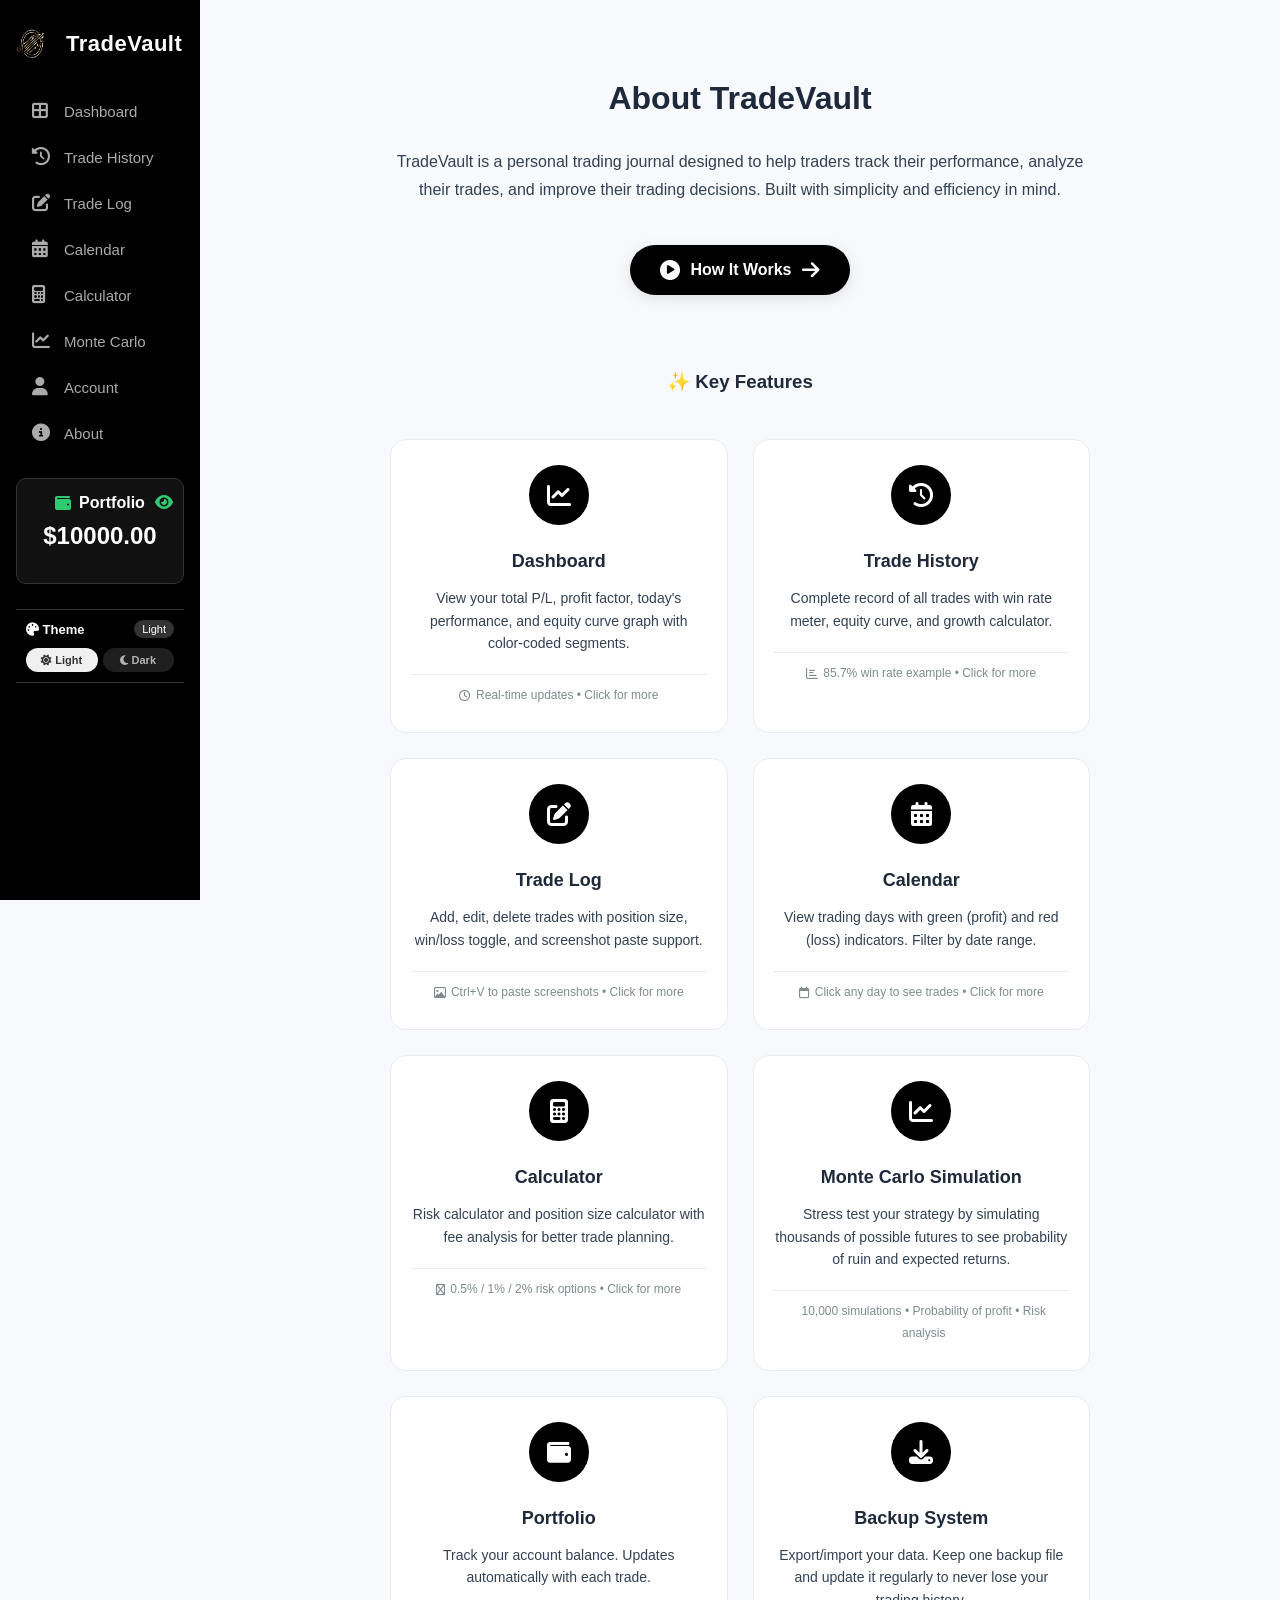
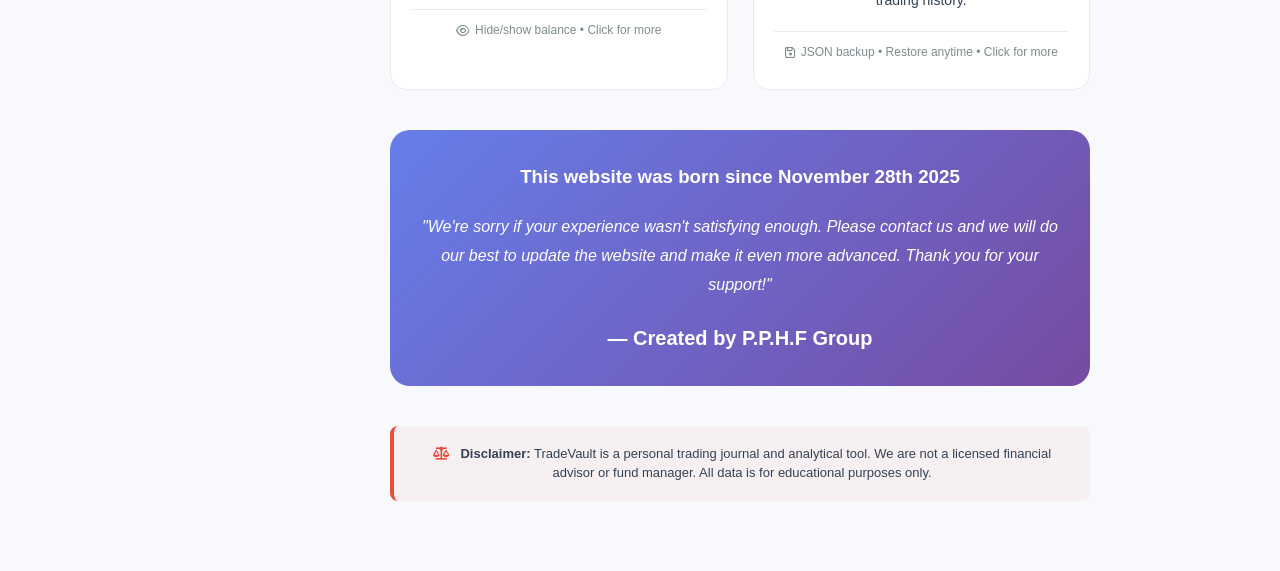
==== about.html @ 2c385e5f "Update about.html" ====
<!DOCTYPE html>
<html lang="en">
<head>
  <meta charset="UTF-8">
  <meta name="viewport" content="width=device-width, initial-scale=1.0">
  <title>TradeVault - About</title>
  <link rel="stylesheet" href="style.css">
  <link rel="stylesheet" href="https://cdnjs.cloudflare.com/ajax/libs/font-awesome/6.5.0/css/all.min.css">
  <link rel="icon" type="image/png" href="logo.png">
  <style>
    .how-it-works-btn {
      background: #000;
      color: white;
      border: none;
      padding: 15px 30px;
      border-radius: 50px;
      font-size: 16px;
      font-weight: 600;
      cursor: pointer;
      display: inline-flex;
      align-items: center;
      gap: 10px;
      margin: 20px 0 30px;
      transition: all 0.3s ease;
      box-shadow: 0 4px 15px rgba(0,0,0,0.1);
    }
    
    .how-it-works-btn:hover {
      transform: translateY(-3px);
      box-shadow: 0 8px 25px rgba(0,0,0,0.2);
      background: #111;
    }
    
    .how-it-works-btn i {
      font-size: 20px;
    }
    
    .features-grid {
      display: grid;
      grid-template-columns: repeat(auto-fit, minmax(280px, 1fr));
      gap: 25px;
      margin: 40px 0;
    }
    
    .feature-card {
      background: var(--card-bg);
      border-radius: 16px;
      padding: 25px 20px;
      text-align: center;
      border: 1px solid var(--border);
      transition: 0.3s;
      cursor: pointer;
    }
    
    .feature-card:hover {
      transform: translateY(-5px);
      box-shadow: 0 10px 30px rgba(0,0,0,0.1);
    }
    
    .feature-icon {
      width: 60px;
      height: 60px;
      background: #000;
      color: white;
      border-radius: 50%;
      display: flex;
      align-items: center;
      justify-content: center;
      margin: 0 auto 20px;
      font-size: 24px;
    }
    
    [data-theme="dark"] .feature-icon {
      background: #9b59b6;
    }
    
    .feature-card h3 {
      margin-bottom: 10px;
      font-size: 18px;
      color: var(--text-primary);
    }
    
    .feature-card p {
      color: var(--text-secondary);
      font-size: 14px;
      line-height: 1.6;
    }
    
    .feature-card .small-caption {
      font-size: 12px;
      color: var(--text-muted);
      margin-top: 12px;
      padding-top: 10px;
      border-top: 1px solid var(--border);
      display: flex;
      align-items: center;
      justify-content: center;
      gap: 5px;
    }
    
    .guide-modal-content {
      max-width: 700px !important;
    }
    
    .guide-section {
      margin-bottom: 25px;
      padding: 15px;
      background: var(--input-bg);
      border-radius: 12px;
    }
    
    .guide-section h4 {
      display: flex;
      align-items: center;
      gap: 10px;
      margin-bottom: 10px;
      color: var(--text-primary);
    }
    
    .guide-section ul {
      padding-left: 35px;
      color: var(--text-secondary);
    }
    
    .guide-section li {
      margin-bottom: 8px;
    }
    
    .tip-box {
      background: rgba(52, 152, 219, 0.1);
      border-left: 4px solid #3498db;
      padding: 15px;
      border-radius: 8px;
      margin: 20px 0;
      color: var(--text-primary);
    }
    
    .monte-carlo-explanation {
      background: linear-gradient(135deg, #9b59b6 0%, #3498db 100%);
      border-radius: 16px;
      padding: 20px;
      margin-top: 15px;
      color: white;
    }
    
    .monte-carlo-explanation h4 {
      color: white;
      margin-bottom: 10px;
    }
    
    .monte-carlo-explanation p {
      color: rgba(255,255,255,0.9);
      font-size: 14px;
      line-height: 1.6;
    }
    
    .backup-explanation {
      background: linear-gradient(135deg, #2ecc71 0%, #f39c12 100%);
      border-radius: 16px;
      padding: 20px;
      margin-top: 15px;
      color: white;
    }
    
    .backup-explanation h4 {
      color: white;
      margin-bottom: 10px;
    }
    
    .backup-explanation p {
      color: rgba(255,255,255,0.9);
      font-size: 14px;
      line-height: 1.6;
    }
    
    .stat-badge {
      display: inline-block;
      background: rgba(0,0,0,0.1);
      padding: 2px 8px;
      border-radius: 12px;
      font-size: 11px;
      margin-left: 8px;
    }
    
    [data-theme="dark"] .feature-card {
      background: #1e1e1e;
    }
    
    [data-theme="dark"] .guide-section {
      background: #2d2d2d;
    }
  </style>
</head>
<body>

<!-- Hamburger menu - OUTSIDE the sidebar -->
<button class="menu-toggle" id="menuToggle" style="position: fixed; top: 15px; left: 15px; z-index: 1001; background: white; border: none; width: 45px; height: 45px; border-radius: 10px; box-shadow: 0 2px 10px rgba(0,0,0,0.1); align-items: center; justify-content: center; font-size: 24px; color: #333; cursor: pointer; display: none;">
  <i class="fa-solid fa-bars"></i>
</button>

<aside class="sidebar">
  <div style="display: flex; align-items: center; gap: 10px; margin-bottom: 30px;">
    <img src="logo.png" alt="TradeVault Logo" style="width: 32px; height: 32px; border-radius: 8px;">
    <h2 style="margin: 0; color: white;">TradeVault</h2>
  </div>
  
<!-- Sidebar links -->
<a href="index.html">
  <i class="fa-solid fa-border-all"></i>
  <span>Dashboard</span>
</a>
<a href="trade-history.html">
  <i class="fa-solid fa-clock-rotate-left"></i>
  <span>Trade History</span>
</a>
<a href="trade-log.html">
  <i class="fa-solid fa-pen-to-square"></i>
  <span>Trade Log</span>
</a>
<a href="calendar.html">
  <i class="fa-solid fa-calendar-days"></i>
  <span>Calendar</span>
</a>
<a href="calculator.html">
  <i class="fa-solid fa-calculator"></i>
  <span>Calculator</span>
</a>
  <a href="monte_carlo.html">
    <i class="fa-solid fa-chart-line"></i>
    <span>Monte Carlo</span>
  </a>
    <a href="account.html">
    <i class="fa-solid fa-user"></i>
    <span>Account</span>
  </a>
  <a href="about.html">
    <i class="fa-solid fa-circle-info"></i>
    <span>About</span>
  </a>
  
  <!-- Portfolio Display -->
  <div id="portfolioDisplay" style="background: #111; border-radius: 10px; padding: 15px; border: 1px solid #333; text-align: center; margin: 20px 0 10px 0;">
    <div style="display: flex; align-items: center; justify-content: center; gap: 8px; margin-bottom: 10px; position: relative;">
      <i class="fa-solid fa-wallet" style="color: #2ecc71;"></i>
      <span style="font-weight: 600; color: white;">Portfolio</span>
      <button id="toggleBalanceBtn" style="background: none; border: none; color: #888; cursor: pointer; font-size: 16px; position: absolute; right: 0;" title="Hide/Show Balance">
        <i class="fa-solid fa-eye" id="balanceEyeIcon"></i>
      </button>
    </div>
    <div style="font-size: 24px; font-weight: 700; color: white; margin-bottom: 10px; min-height: 36px;" id="portfolioBalanceDisplay">$10,000.00</div>
    <div style="font-size: 24px; font-weight: 700; color: white; margin-bottom: 10px; display: none; min-height: 36px;" id="portfolioBalanceHidden">••••••</div>
    </button>
  </div>
  
  <!-- Theme Switcher -->
  <div style="margin: 15px 0; padding: 10px; border-top: 1px solid #333; border-bottom: 1px solid #333;">
    <div style="display: flex; align-items: center; justify-content: space-between; color: white; margin-bottom: 10px;">
      <span style="font-size: 13px; font-weight: 600;"><i class="fa-solid fa-palette"></i> Theme</span>
      <span id="currentTheme" style="font-size: 11px; background: #333; padding: 3px 8px; border-radius: 12px;">Light</span>
    </div>
    <div style="display: flex; gap: 5px;">
      <button id="themeLightBtn" style="flex: 1; background: #f0f0f0; color: #333; border: none; padding: 6px; border-radius: 20px; font-size: 11px; font-weight: 600; cursor: pointer;">
        <i class="fa-solid fa-sun"></i> Light
      </button>
      <button id="themeDarkBtn" style="flex: 1; background: #2d2d2d; color: white; border: none; padding: 6px; border-radius: 20px; font-size: 11px; font-weight: 600; cursor: pointer;">
        <i class="fa-solid fa-moon"></i> Dark
      </button>
    </div>
  </div>
</aside>

<!-- Main Content -->
<div class="page-content">
  
  <div class="about-content">
    <h2 style="color: var(--text-primary);">About TradeVault</h2>
    
    <p style="color: var(--text-secondary);">
      TradeVault is a personal trading journal designed to help traders track their performance, 
      analyze their trades, and improve their trading decisions. Built with simplicity and efficiency in mind.
    </p>
    
    <!-- How It Works Button -->
    <button class="how-it-works-btn" onclick="openHowItWorksModal()">
      <i class="fa-solid fa-circle-play"></i> How It Works
      <i class="fa-solid fa-arrow-right"></i>
    </button>
    
    <!-- Features Grid -->
    <h3 style="text-align: center; margin: 40px 0 20px; color: var(--text-primary);">✨ Key Features</h3>
    
    <div class="features-grid">
      <div class="feature-card" onclick="openFeatureModal('dashboard')">
        <div class="feature-icon"><i class="fa-solid fa-chart-line"></i></div>
        <h3>Dashboard</h3>
        <p>View your total P/L, profit factor, today's performance, and equity curve graph with color-coded segments.</p>
        <div class="small-caption"><i class="fa-regular fa-clock"></i> Real-time updates • Click for more</div>
      </div>
      
      <div class="feature-card" onclick="openFeatureModal('tradeHistory')">
        <div class="feature-icon"><i class="fa-solid fa-clock-rotate-left"></i></div>
        <h3>Trade History</h3>
        <p>Complete record of all trades with win rate meter, equity curve, and growth calculator.</p>
        <div class="small-caption"><i class="fa-regular fa-chart-bar"></i> 85.7% win rate example • Click for more</div>
      </div>
      
      <div class="feature-card" onclick="openFeatureModal('tradeLog')">
        <div class="feature-icon"><i class="fa-solid fa-pen-to-square"></i></div>
        <h3>Trade Log</h3>
        <p>Add, edit, delete trades with position size, win/loss toggle, and screenshot paste support.</p>
        <div class="small-caption"><i class="fa-regular fa-image"></i> Ctrl+V to paste screenshots • Click for more</div>
      </div>
      
      <div class="feature-card" onclick="openFeatureModal('calendar')">
        <div class="feature-icon"><i class="fa-solid fa-calendar-days"></i></div>
        <h3>Calendar</h3>
        <p>View trading days with green (profit) and red (loss) indicators. Filter by date range.</p>
        <div class="small-caption"><i class="fa-regular fa-calendar"></i> Click any day to see trades • Click for more</div>
      </div>
      
      <div class="feature-card" onclick="openFeatureModal('calculator')">
        <div class="feature-icon"><i class="fa-solid fa-calculator"></i></div>
        <h3>Calculator</h3>
        <p>Risk calculator and position size calculator with fee analysis for better trade planning.</p>
        <div class="small-caption"><i class="fa-regular fa-chart-line"></i> 0.5% / 1% / 2% risk options • Click for more</div>
      </div>
      
      <!-- NEW: Monte Carlo Card -->
      <div class="feature-card" onclick="openFeatureModal('monteCarlo')">
        <div class="feature-icon"><i class="fa-solid fa-chart-line"></i></div>
        <h3>Monte Carlo Simulation</h3>
        <p>Stress test your strategy by simulating thousands of possible futures to see probability of ruin and expected returns.</p>
        <div class="small-caption"><i class="fa-regular fa-chart-scatter"></i> 10,000 simulations • Probability of profit • Risk analysis</div>
      </div>
      
      <div class="feature-card" onclick="openFeatureModal('portfolio')">
        <div class="feature-icon"><i class="fa-solid fa-wallet"></i></div>
        <h3>Portfolio</h3>
        <p>Track your account balance. Updates automatically with each trade.</p>
        <div class="small-caption"><i class="fa-regular fa-eye"></i> Hide/show balance • Click for more</div>
      </div>
      
      <!-- NEW: Backup Card -->
      <div class="feature-card" onclick="openFeatureModal('backup')">
        <div class="feature-icon"><i class="fa-solid fa-download"></i></div>
        <h3>Backup System</h3>
        <p>Export/import your data. Keep one backup file and update it regularly to never lose your trading history.</p>
        <div class="small-caption"><i class="fa-regular fa-floppy-disk"></i> JSON backup • Restore anytime • Click for more</div>
      </div>
    </div>
    
    <!-- Credit Section -->
    <div class="credit">
      <h3>This website was born since November 28th 2025</h3>
      
      <p class="contact-message">
        "We're sorry if your experience wasn't satisfying enough. Please contact us and we will do our 
        best to update the website and make it even more advanced. Thank you for your support!"
      </p>
      
      <div class="signature">
        — Created by P.P.H.F Group
      </div>
    </div>
        <!-- Legal Disclaimer -->
    <div class="disclaimer" style="margin: 40px 0 20px; padding: 18px 22px; background: rgba(231, 76, 60, 0.05); border-left: 4px solid #e74c3c; border-radius: 8px;">
      <p style="color: var(--text-secondary); font-size: 13px; margin: 0; line-height: 1.5;">
        <i class="fa-solid fa-scale-balanced" style="margin-right: 8px; color: #e74c3c;"></i>
        <strong>Disclaimer:</strong> TradeVault is a personal trading journal and analytical tool. 
        We are not a licensed financial advisor or fund manager. All data is for educational purposes only.
      </p>
    </div>
  </div>

</div>

<!-- How It Works Modal (Main Guide) -->
<div class="modal" id="howItWorksModal">
  <div class="modal-content guide-modal-content">
    <div style="display: flex; justify-content: space-between; align-items: center; margin-bottom: 20px;">
      <h2 style="font-size: 28px; margin: 0; color: var(--text-primary);">📘 How TradeVault Works</h2>
      <button id="closeHowItWorksBtn" style="background: none; border: none; font-size: 28px; cursor: pointer; color: var(--text-muted);">&times;</button>
    </div>
    
    <div style="max-height: 70vh; overflow-y: auto; padding-right: 10px;">
      
      <div class="guide-section">
        <h4><span style="background: #2ecc71; width: 24px; height: 24px; border-radius: 50%; display: inline-flex; align-items: center; justify-content: center; color: white; font-size: 14px;">1</span> Getting Started</h4>
        <ul>
          <li><strong>Set your portfolio balance</strong> - Click "Update Balance" in sidebar to set your starting account balance</li>
          <li><strong>Add your first trade</strong> - Click the <i class="fa-solid fa-plus"></i> button anywhere</li>
          <li><strong>All data saves automatically</strong> in your browser - no server needed</li>
        </ul>
      </div>
      
      <div class="guide-section">
        <h4><span style="background: #3498db; width: 24px; height: 24px; border-radius: 50%; display: inline-flex; align-items: center; justify-content: center; color: white; font-size: 14px;">2</span> Adding Trades (Trade Log)</h4>
        <ul>
          <li><strong>Date</strong> - Select trade date</li>
          <li><strong>Symbol</strong> - Enter instrument name (e.g., ETHUSD, AAPL)</li>
          <li><strong>Direction</strong> - Choose Long (buy) or Short (sell)</li>
          <li><strong>Position Size</strong> - Enter number of units/contracts</li>
          <li><strong>Entry/Exit</strong> - Your opening and closing prices</li>
          <li><strong>Stop Loss / Take Profit</strong> - Optional levels</li>
          <li><strong>Win/Loss Toggle</strong> - Click Win (✅) or Loss (❌) to set trade result</li>
          <li><strong>P/L auto-calculates</strong> based on size and price difference</li>
          <li><strong>Screenshot</strong> - Paste any image (Ctrl+V) or click to upload</li>
          <li><strong>Notes</strong> - Add your trade thoughts</li>
        </ul>
      </div>
      
      <div class="guide-section">
        <h4><span style="background: #f39c12; width: 24px; height: 24px; border-radius: 50%; display: inline-flex; align-items: center; justify-content: center; color: white; font-size: 14px;">3</span> Dashboard Features</h4>
        <ul>
          <li><strong>Total Net P/L</strong> - Your overall profit/loss from all trades</li>
          <li><strong>Profit Factor</strong> = Gross Profit / Gross Loss. Above 1.5 is good, above 2.0 is excellent</li>
          <li><strong>Today's P/L</strong> - Performance for current day</li>
          <li><strong>Today's Trades</strong> - Number of trades today</li>
          <li><strong>Equity Curve</strong> - Graph shows portfolio growth (green up, red down)</li>
          <li><strong>Win/Loss Analysis</strong> - Circle chart showing your win rate</li>
          <li><strong>Recent Trades</strong> - Last 7 trades preview</li>
        </ul>
      </div>
      
      <div class="guide-section">
        <h4><span style="background: #9b59b6; width: 24px; height: 24px; border-radius: 50%; display: inline-flex; align-items: center; justify-content: center; color: white; font-size: 14px;">4</span> Trade History</h4>
        <ul>
          <li><strong>View-only table</strong> of all your trades</li>
          <li><strong>Half-circle meter</strong> shows win rate visually</li>
          <li><strong>Equity curve</strong> with date range filter</li>
          <li><strong>Growth Calculator</strong> - Click the black "RESULTS" button to calculate growth between any two points</li>
        </ul>
      </div>
      
      <div class="guide-section">
        <h4><span style="background: #e74c3c; width: 24px; height: 24px; border-radius: 50%; display: inline-flex; align-items: center; justify-content: center; color: white; font-size: 14px;">5</span> Calendar</h4>
        <ul>
          <li><strong>Green days</strong> - Profitable trading days</li>
          <li><strong>Red days</strong> - Losing trading days</li>
          <li><strong>Click day</strong> to see trades on that date</li>
          <li><strong>Date range filter</strong> to analyze specific periods</li>
        </ul>
      </div>
      
      <div class="guide-section">
        <h4><span style="background: #1abc9c; width: 24px; height: 24px; border-radius: 50%; display: inline-flex; align-items: center; justify-content: center; color: white; font-size: 14px;">6</span> Risk Calculator</h4>
        <ul>
          <li><strong>Risk Calculator</strong> - Enter your account balance and select risk % (0.5%, 1%, 2%)</li>
          <li><strong>Position Size Calculator</strong> - Enter entry, stop loss, take profit, and risk amount</li>
          <li><strong>Fee Analysis</strong> - Shows market vs limit order fee impact</li>
        </ul>
      </div>
      
      <div class="guide-section">
        <h4><span style="background: #2ecc71; width: 24px; height: 24px; border-radius: 50%; display: inline-flex; align-items: center; justify-content: center; color: white; font-size: 14px;">7</span> Monte Carlo Simulation <span style="background: rgba(0,0,0,0.3); padding: 2px 8px; border-radius: 20px; font-size: 11px;">NEW</span></h4>
        <ul>
          <li><strong>What it does:</strong> Takes your trade history and runs thousands of simulations to predict possible futures</li>
          <li><strong>Upload your trades</strong> - CSV file with P/L column</li>
          <li><strong>Run 10,000+ simulations</strong> to see probability of profit and risk of ruin</li>
          <li><strong>95% VaR (Value at Risk)</strong> - Worst 5% of outcomes you might face</li>
          <li><strong>Probability of Ruin</strong> - Chance your account hits zero. If it's >5%, reduce position size!</li>
          <li><strong>Fan Chart</strong> - Shows median path and 90% confidence interval</li>
        </ul>
        <div class="monte-carlo-explanation" style="margin-top: 15px;">
          <h4>🎲 Simple Explanation:</h4>
          <p>Imagine putting all your past trades in a bag and drawing them randomly 100 times. The Monte Carlo simulation does this 10,000 times to show you: What's the BEST case? What's the WORST case? How likely are you to go broke? This helps you adjust your risk before it's too late.</p>
        </div>
      </div>
      
      <div class="guide-section">
        <h4><span style="background: #f39c12; width: 24px; height: 24px; border-radius: 50%; display: inline-flex; align-items: center; justify-content: center; color: white; font-size: 14px;">8</span> Backup System <span style="background: rgba(0,0,0,0.3); padding: 2px 8px; border-radius: 20px; font-size: 11px;">IMPORTANT</span></h4>
        <ul>
          <li><strong>Your trades are ALREADY saved</strong> automatically in your browser (localStorage)</li>
          <li><strong>Save Backup File</strong> - Creates a .json file with ALL your data (trades, portfolio, settings)</li>
          <li><strong>Restore From Backup</strong> - Upload a previous backup to recover lost data</li>
          <li><strong>When to backup:</strong> Before clearing browser history, after adding important trades, weekly for safety</li>
          <li><strong>Keep ONE master backup</strong> and update it regularly - don't create multiple versions</li>
        </ul>
        <div class="backup-explanation" style="margin-top: 15px;">
          <h4>💾 Why Backup?</h4>
          <p>Your trading data lives in your browser. If you clear cookies/cache, everything disappears. A backup file is your insurance policy. Save it to your computer, Google Drive, or USB drive. If you ever lose data, one click restores everything!</p>
        </div>
      </div>
      
      <div class="tip-box">
        <strong><i class="fa-solid fa-lightbulb"></i> Pro Tips:</strong>
        <ul style="margin-top: 10px;">
          <li>Use Ctrl+V to paste screenshots directly into trade log</li>
          <li>Export backup before clearing browser history</li>
          <li>Check Profit Factor weekly to track your edge</li>
          <li>Use date filters to analyze specific trading periods</li>
          <li>Run Monte Carlo after every 20 trades to see if your risk is still safe</li>
          <li>If Probability of Ruin > 5%, reduce your position size by half</li>
        </ul>
      </div>
      
      <p style="text-align: center; margin-top: 20px; color: var(--text-muted);">
        <i class="fa-regular fa-heart"></i> Happy Trading!
      </p>
    </div>
    
    <div style="display: flex; justify-content: flex-end; margin-top: 20px;">
      <button class="btn btn-primary" id="gotItHowItWorksBtn">Got It!</button>
    </div>
  </div>
</div>

<!-- Feature Detail Modal -->
<div class="modal" id="featureModal">
  <div class="modal-content" style="max-width: 550px;">
    <div style="display: flex; justify-content: space-between; align-items: center; margin-bottom: 20px;">
      <h2 style="font-size: 24px; margin: 0; color: var(--text-primary);" id="featureModalTitle">Feature</h2>
      <button id="closeFeatureModalBtn" style="background: none; border: none; font-size: 24px; cursor: pointer; color: var(--text-muted);">&times;</button>
    </div>
    <div id="featureModalContent" style="color: var(--text-secondary); line-height: 1.6;">
      <!-- Content will be filled by JavaScript -->
    </div>
    <div style="display: flex; justify-content: flex-end; margin-top: 20px;">
      <button class="btn btn-primary" id="closeFeatureModalBtn2">Got It</button>
    </div>
  </div>
</div>

<!-- Portfolio Modal -->
<div class="modal" id="portfolioModal">
  <div class="modal-content" style="max-width: 450px;">
    <div style="display: flex; justify-content: space-between; align-items: center; margin-bottom: 20px;">
      <h2 style="font-size: 24px; margin: 0;">💰 Portfolio Settings</h2>
      <button id="closePortfolioBtn" style="background: none; border: none; font-size: 24px; cursor: pointer; color: #888;">&times;</button>
    </div>
    
    <div style="background: var(--input-bg); border-radius: 12px; padding: 20px; margin-bottom: 20px;">
      <div class="form-group">
        <label style="font-weight: 600; margin-bottom: 8px; display: block;">Current Account Balance ($)</label>
        <input type="number" id="portfolioInput" step="100" min="0" style="width: 100%; padding: 12px; border: 1px solid var(--border); border-radius: 8px; font-size: 16px; background: var(--input-bg); color: var(--text-primary);">
      </div>
    </div>
    
    <div style="display: flex; gap: 10px;">
      <button id="resetPortfolioBtn" class="btn btn-secondary" style="flex: 1;">Reset to $10k</button>
      <button id="savePortfolioBtn" class="btn btn-primary" style="flex: 2;">Save Balance</button>
    </div>
  </div>
</div>

<script src="script.js"></script>
<script>
  // Feature modal content
  const featureDetails = {
    dashboard: {
      title: "📊 Dashboard",
      content: `<p><strong>The Dashboard is your trading command center:</strong></p>
      <ul>
        <li><strong>Total Net P/L</strong> - Your overall profit/loss from all trades</li>
        <li><strong>Profit Factor</strong> = Gross Profit ÷ Gross Loss. Above 1.5 is good, above 2.0 is excellent</li>
        <li><strong>Today's P/L</strong> - See how you performed today</li>
        <li><strong>Today's Trades</strong> - Count of trades executed today</li>
        <li><strong>Equity Curve</strong> - Line graph showing your portfolio growth over time (green for up, red for down)</li>
        <li><strong>Win/Loss Analysis</strong> - Donut chart showing your win rate percentage</li>
        <li><strong>Recent Trades</strong> - Preview of your last 7 trades</li>
      </ul>
      <p><strong>💡 Tip:</strong> Hover over the equity curve points to see exact values. Click on trades to edit them directly from dashboard.</p>`
    },
    tradeHistory: {
      title: "📜 Trade History",
      content: `<p><strong>Complete record of all your trades in one place:</strong></p>
      <ul>
        <li><strong>Full Trade Table</strong> - View all trades with date, symbol, direction, size, prices, and P/L</li>
        <li><strong>Win Rate Meter</strong> - Half-circle gauge showing your win percentage visually</li>
        <li><strong>Equity Curve with Date Filter</strong> - Filter by date range to analyze specific periods</li>
        <li><strong>Growth Calculator</strong> - Click the black "RESULTS" button to calculate growth between any two dates</li>
        <li><strong>R-Multiple Column</strong> - Shows how many times your risk you made per trade</li>
      </ul>
      <p><strong>💡 Tip:</strong> Use the date filters to analyze your best and worst months. The R-Multiple helps you see if you're letting winners run.</p>`
    },
    tradeLog: {
      title: "✏️ Trade Log",
      content: `<p><strong>Add and manage your trades with ease:</strong></p>
      <ul>
        <li><strong>Quick Entry Form</strong> - Open trades instantly with symbol, direction, entry, size, TP, SL</li>
        <li><strong>Active Trades Grid</strong> - See all open positions with live card view</li>
        <li><strong>Close Trade Modal</strong> - Close trades with exit price, TP, or SL buttons</li>
        <li><strong>Edit Active Trades</strong> - Modify entry, size, TP, SL anytime</li>
        <li><strong>Screenshot Support</strong> - Paste any image (Ctrl+V) to attach to your trade</li>
        <li><strong>Merge & Separate Modes</strong> - Combine multiple entries or manage separate positions</li>
      </ul>
      <p><strong>💡 Tip:</strong> Use Ctrl+V to paste screenshots directly from your clipboard. The "Merge" mode helps when you add to a position over time.</p>`
    },
    calendar: {
      title: "📅 Calendar",
      content: `<p><strong>Visualize your trading days at a glance:</strong></p>
      <ul>
        <li><strong>Green Days</strong> - Days where you made profit</li>
        <li><strong>Red Days</strong> - Days where you had losses</li>
        <li><strong>Click Any Day</strong> - See all trades executed on that specific day</li>
        <li><strong>Date Range Filter</strong> - Focus on specific periods to analyze performance</li>
        <li><strong>Trade Indicators</strong> - Each day shows trade count and total P/L</li>
        <li><strong>Monthly Navigation</strong> - Browse through months with prev/next buttons</li>
      </ul>
      <p><strong>💡 Tip:</strong> Look for patterns - are Mondays your best days? Do you trade better on certain weeks of the month?</p>`
    },
    calculator: {
      title: "🧮 Trading Calculators",
      content: `<p><strong>Risk management tools to protect your capital:</strong></p>
      <ul>
        <li><strong>Risk Calculator</strong> - Enter your account balance and select risk % (0.5%, 1%, 2%) to see how much you risk per trade</li>
        <li><strong>Position Size Calculator</strong> - Enter entry price, stop loss, take profit, and risk amount to calculate exact position size</li>
        <li><strong>Fee Analysis</strong> - Shows market order vs limit order fee impact on your profit/loss</li>
        <li><strong>Risk-Reward Ratio</strong> - Automatically calculates and color-codes (green for good, red for bad)</li>
      </ul>
      <p><strong>💡 Tip:</strong> Never risk more than 1-2% per trade. Use the calculator before entering any trade to ensure proper position sizing.</p>`
    },
    monteCarlo: {
      title: "🎲 Monte Carlo Simulation",
      content: `<p><strong>Stress test your trading strategy with advanced probability analysis:</strong></p>
      <ul>
        <li><strong>What it does:</strong> Takes your trade history and runs thousands of simulations to predict possible futures</li>
        <li><strong>Upload your trades</strong> - CSV file with a P/L column (profit/loss per trade)</li>
        <li><strong>10,000+ Simulations</strong> - We randomize your trade order to see every possible outcome</li>
        <li><strong>Probability of Profit</strong> - What percentage of simulations end with profit?</li>
        <li><strong>95% VaR (Value at Risk)</strong> - The worst 5% of outcomes you might face</li>
        <li><strong>Probability of Ruin</strong> - Chance your account hits zero. If >5%, reduce position size!</li>
        <li><strong>Fan Chart</strong> - Shows median path with 90% confidence interval (shaded area)</li>
        <li><strong>Confidence Intervals</strong> - See best/worst outcomes at 99%, 95%, 90%, 75%, 50% levels</li>
      </ul>
      <div style="background: linear-gradient(135deg, #9b59b6 0%, #3498db 100%); padding: 15px; border-radius: 12px; margin-top: 15px; color: white;">
        <strong>🎯 Simple Example:</strong><br>
        If you have 100 trades with 60 wins and 40 losses, Monte Carlo shuffles them 10,000 times. Some sequences have 8 wins in a row, some have 5 losses. This shows you: "What's the worst losing streak I could face?" and "How likely am I to go broke?"
      </div>`
    },
    portfolio: {
      title: "💰 Portfolio Management",
      content: `<p><strong>Track your account balance and growth:</strong></p>
      <ul>
        <li><strong>Live Balance Display</strong> - Shows your current account balance updated after each trade</li>
        <li><strong>Hide/Show Balance</strong> - Click the eye icon to hide your balance (useful for screenshots or presentations)</li>
        <li><strong>Update Balance</strong> - Manually adjust your balance for deposits, withdrawals, or to start fresh</li>
        <li><strong>Auto-sync Across Pages</strong> - Portfolio balance stays consistent across Dashboard, Trade Log, History, etc.</li>
      </ul>
      <p><strong>💡 Tip:</strong> Use the hide balance feature when sharing screenshots online. Update your balance after any deposit or withdrawal to keep your P/L accurate.</p>`
    },
    backup: {
      title: "💾 Backup System",
      content: `<p><strong>Protect your trading data forever:</strong></p>
      <ul>
        <li><strong>Your trades are ALREADY saved</strong> automatically in your browser's localStorage</li>
        <li><strong>Save Backup File</strong> - Creates a .json file with ALL your data: trades, active trades, portfolio balance, saved pairs</li>
        <li><strong>Restore From Backup</strong> - Upload a previous backup file to recover lost data</li>
        <li><strong>When to backup:</strong> Before clearing browser history, after adding important trades, weekly for safety</li>
        <li><strong>Storage Tip:</strong> Keep ONE master backup file on your computer, Google Drive, or USB drive</li>
        <li><strong>What's included:</strong> All closed trades, open trades, portfolio balance, and saved symbol pairs</li>
      </ul>
      <div style="background: linear-gradient(135deg, #2ecc71 0%, #f39c12 100%); padding: 15px; border-radius: 12px; margin-top: 15px; color: white;">
        <strong>⚠️ Important:</strong><br>
        Your data lives in your browser. If you clear cookies/cache, everything disappears. A backup file is your insurance policy. Save one today!
      </div>`
    }
  };
  
  function openFeatureModal(feature) {
    const modal = document.getElementById('featureModal');
    const title = document.getElementById('featureModalTitle');
    const content = document.getElementById('featureModalContent');
    
    if (featureDetails[feature]) {
      title.innerHTML = featureDetails[feature].title;
      content.innerHTML = featureDetails[feature].content;
      modal.classList.add('active');
    }
  }
  
  function openHowItWorksModal() {
    document.getElementById('howItWorksModal').classList.add('active');
  }
  
  document.addEventListener('DOMContentLoaded', function() {
    const modal = document.getElementById('howItWorksModal');
    const closeBtn = document.getElementById('closeHowItWorksBtn');
    const gotItBtn = document.getElementById('gotItHowItWorksBtn');
    const featureModal = document.getElementById('featureModal');
    const closeFeatureBtn = document.getElementById('closeFeatureModalBtn');
    const closeFeatureBtn2 = document.getElementById('closeFeatureModalBtn2');
    
    if (closeBtn) closeBtn.addEventListener('click', () => modal.classList.remove('active'));
    if (gotItBtn) gotItBtn.addEventListener('click', () => modal.classList.remove('active'));
    if (closeFeatureBtn) closeFeatureBtn.addEventListener('click', () => featureModal.classList.remove('active'));
    if (closeFeatureBtn2) closeFeatureBtn2.addEventListener('click', () => featureModal.classList.remove('active'));
    
    modal.addEventListener('click', (e) => { if (e.target === modal) modal.classList.remove('active'); });
    featureModal.addEventListener('click', (e) => { if (e.target === featureModal) featureModal.classList.remove('active'); });
  });
</script>

<!-- Rest of the scripts (same as before) -->
<script>
// ===== UNIVERSAL PORTFOLIO SYNC =====
(function() {
    let portfolioBalance = parseFloat(localStorage.getItem('portfolioBalance')) || 10000;
    
    function updatePortfolioDisplay() {
        const displays = document.querySelectorAll('#portfolioBalanceDisplay');
        displays.forEach(el => {
            if (el) el.textContent = '$' + portfolioBalance.toFixed(2);
        });
    }
    
    updatePortfolioDisplay();
    
    window.addEventListener('storage', function(e) {
        if (e.key === 'portfolioBalance') {
            portfolioBalance = parseFloat(e.newValue) || 10000;
            updatePortfolioDisplay();
        }
    });
    
    let lastBalance = portfolioBalance;
    setInterval(function() {
        const currentBalance = parseFloat(localStorage.getItem('portfolioBalance')) || 10000;
        if (currentBalance !== lastBalance) {
            lastBalance = currentBalance;
            portfolioBalance = currentBalance;
            updatePortfolioDisplay();
        }
    }, 1000);
})();
</script>

<script>
// ===== BALANCE TOGGLE =====
(function() {
    let balanceHidden = localStorage.getItem('balanceHidden') === 'true';
    const balanceDisplay = document.getElementById('portfolioBalanceDisplay');
    const balanceHiddenEl = document.getElementById('portfolioBalanceHidden');
    const eyeIcon = document.getElementById('balanceEyeIcon');
    
    function updateBalanceVisibility() {
        if (!balanceDisplay || !balanceHiddenEl || !eyeIcon) return;
        if (balanceHidden) {
            balanceDisplay.style.display = 'none';
            balanceHiddenEl.style.display = 'block';
            eyeIcon.className = 'fa-solid fa-eye-slash';
        } else {
            balanceDisplay.style.display = 'block';
            balanceHiddenEl.style.display = 'none';
            eyeIcon.className = 'fa-solid fa-eye';
        }
    }
    
    updateBalanceVisibility();
    
    const toggleBtn = document.getElementById('toggleBalanceBtn');
    if (toggleBtn) {
        toggleBtn.addEventListener('click', function() {
            balanceHidden = !balanceHidden;
            localStorage.setItem('balanceHidden', balanceHidden);
            updateBalanceVisibility();
        });
    }
    
    window.addEventListener('storage', function(e) {
        if (e.key === 'balanceHidden') {
            balanceHidden = e.newValue === 'true';
            updateBalanceVisibility();
        }
    });
})();
</script>

<script>
// ===== RESET ALL DATA =====
function resetAllData() {
    let resetModal = document.getElementById('resetConfirmModal');
    if (!resetModal) {
        resetModal = document.createElement('div');
        resetModal.id = 'resetConfirmModal';
        resetModal.className = 'modal';
        resetModal.innerHTML = `
            <div class="modal-content" style="max-width: 450px;">
                <div style="display: flex; justify-content: space-between; align-items: center; margin-bottom: 20px;">
                    <h2 style="font-size: 24px; margin: 0; color: #e74c3c;">⚠️ Reset All Data</h2>
                    <button id="closeResetModalBtn" style="background: none; border: none; font-size: 24px; cursor: pointer;">&times;</button>
                </div>
                <div style="background: var(--input-bg); border-radius: 12px; padding: 20px; margin-bottom: 20px;">
                    <p>This will permanently delete all trades, active trades, saved pairs, and reset portfolio to $10,000.</p>
                    <p style="color: #e74c3c; font-weight: 600;">⚠️ This action cannot be undone!</p>
                </div>
                <div style="display: flex; gap: 10px;">
                    <button id="cancelResetBtn" class="btn btn-secondary">Cancel</button>
                    <button id="confirmResetBtn" class="btn btn-danger">Yes, Reset Everything</button>
                </div>
            </div>
        `;
        document.body.appendChild(resetModal);
        
        document.getElementById('closeResetModalBtn').addEventListener('click', () => resetModal.classList.remove('active'));
        document.getElementById('cancelResetBtn').addEventListener('click', () => resetModal.classList.remove('active'));
        document.getElementById('confirmResetBtn').addEventListener('click', () => {
            localStorage.removeItem('trades');
            localStorage.removeItem('activeTrades');
            localStorage.removeItem('savedPairs');
            localStorage.setItem('portfolioBalance', '10000');
            document.getElementById('portfolioBalanceDisplay').textContent = '$10,000.00';
            resetModal.classList.remove('active');
            alert('All data has been reset!');
            setTimeout(() => location.reload(), 1500);
        });
        resetModal.addEventListener('click', (e) => { if (e.target === resetModal) resetModal.classList.remove('active'); });
    }
    resetModal.classList.add('active');
}

document.getElementById('resetAllDataBtn')?.addEventListener('click', resetAllData);
</script>

<script>
// ===== PORTFOLIO MODAL =====
(function() {
    const portfolioModal = document.getElementById('portfolioModal');
    const closePortfolioBtn = document.getElementById('closePortfolioBtn');
    const savePortfolioBtn = document.getElementById('savePortfolioBtn');
    const resetPortfolioBtn = document.getElementById('resetPortfolioBtn');
    const portfolioInput = document.getElementById('portfolioInput');
    const editPortfolioBtn = document.getElementById('editPortfolioBtn');
    
    function openPortfolioModal() {
        if (portfolioModal) {
            const currentBalance = parseFloat(localStorage.getItem('portfolioBalance')) || 10000;
            if (portfolioInput) portfolioInput.value = currentBalance;
            portfolioModal.classList.add('active');
        }
    }
    
    function closePortfolioModal() { if (portfolioModal) portfolioModal.classList.remove('active'); }
    
    function savePortfolioBalance() {
        if (!portfolioInput) return;
        const newBalance = parseFloat(portfolioInput.value);
        if (newBalance && newBalance > 0) {
            localStorage.setItem('portfolioBalance', newBalance);
            document.querySelectorAll('#portfolioBalanceDisplay').forEach(el => el.textContent = '$' + newBalance.toFixed(2));
            closePortfolioModal();
            alert('Portfolio balance updated!');
        } else alert('Enter a valid balance');
    }
    
    function resetPortfolioBalance() {
        if (confirm('Reset portfolio to $10,000?')) {
            localStorage.setItem('portfolioBalance', '10000');
            document.querySelectorAll('#portfolioBalanceDisplay').forEach(el => el.textContent = '$10,000.00');
            if (portfolioInput) portfolioInput.value = '10000';
            alert('Portfolio reset to $10,000');
        }
    }
    
    if (editPortfolioBtn) editPortfolioBtn.addEventListener('click', openPortfolioModal);
    if (closePortfolioBtn) closePortfolioBtn.addEventListener('click', closePortfolioModal);
    if (savePortfolioBtn) savePortfolioBtn.addEventListener('click', savePortfolioBalance);
    if (resetPortfolioBtn) resetPortfolioBtn.addEventListener('click', resetPortfolioBalance);
    if (portfolioModal) portfolioModal.addEventListener('click', (e) => { if (e.target === portfolioModal) closePortfolioModal(); });
})();
</script>

<script>
// ===== BACKUP FUNCTIONS =====
(function() {
    const saveBackupBtn = document.getElementById('saveBackupBtn');
    const loadBackupBtn = document.getElementById('loadBackupBtn');
    const backupStatus = document.getElementById('backupStatus');
    
    if (saveBackupBtn) {
        saveBackupBtn.addEventListener('click', function() {
            const backup = {
                trades: JSON.parse(localStorage.getItem('trades')) || [],
                activeTrades: JSON.parse(localStorage.getItem('activeTrades')) || [],
                savedPairs: JSON.parse(localStorage.getItem('savedPairs')) || [],
                portfolioBalance: parseFloat(localStorage.getItem('portfolioBalance')) || 10000,
                date: new Date().toISOString()
            };
            const jsonString = JSON.stringify(backup, null, 2);
            const blob = new Blob([jsonString], { type: 'application/json' });
            const url = URL.createObjectURL(blob);
            const a = document.createElement('a');
            a.href = url;
            a.download = 'tradevault-backup.json';
            a.click();
            URL.revokeObjectURL(url);
            if (backupStatus) { backupStatus.textContent = '✅ Backup saved!'; setTimeout(() => backupStatus.textContent = '', 3000); }
        });
    }
    
    if (loadBackupBtn) {
        loadBackupBtn.addEventListener('click', function() {
            const fileInput = document.createElement('input');
            fileInput.type = 'file';
            fileInput.accept = '.json';
            fileInput.addEventListener('change', (event) => {
                const file = event.target.files[0];
                if (!file) return;
                const reader = new FileReader();
                reader.onload = (e) => {
                    try {
                        const backup = JSON.parse(e.target.result);
                        if (backup.trades) localStorage.setItem('trades', JSON.stringify(backup.trades));
                        if (backup.activeTrades) localStorage.setItem('activeTrades', JSON.stringify(backup.activeTrades));
                        if (backup.savedPairs) localStorage.setItem('savedPairs', JSON.stringify(backup.savedPairs));
                        if (backup.portfolioBalance) localStorage.setItem('portfolioBalance', backup.portfolioBalance);
                        if (backupStatus) { backupStatus.textContent = '✅ Backup restored!'; setTimeout(() => backupStatus.textContent = '', 3000); }
                        setTimeout(() => location.reload(), 1500);
                    } catch(error) { alert('Invalid backup file'); }
                };
                reader.readAsText(file);
            });
            fileInput.click();
        });
    }
})();
</script>

<script>
// ===== MOBILE MENU FIX =====
(function() {
    const menuToggle = document.getElementById('menuToggle');
    const sidebar = document.querySelector('.sidebar');
    if (!menuToggle || !sidebar) return;
    if (window.innerWidth <= 768) sidebar.classList.remove('menu-open');
    const newToggle = menuToggle.cloneNode(true);
    menuToggle.parentNode.replaceChild(newToggle, menuToggle);
    newToggle.addEventListener('click', (e) => {
        e.preventDefault();
        sidebar.classList.toggle('menu-open');
        const icon = newToggle.querySelector('i');
        if (sidebar.classList.contains('menu-open')) { icon.className = 'fa-solid fa-times'; document.body.style.overflow = 'hidden'; }
        else { icon.className = 'fa-solid fa-bars'; document.body.style.overflow = ''; }
    });
    document.addEventListener('click', (e) => {
        if (window.innerWidth <= 768 && !sidebar.contains(e.target) && !newToggle.contains(e.target)) {
            sidebar.classList.remove('menu-open');
            newToggle.querySelector('i').className = 'fa-solid fa-bars';
            document.body.style.overflow = '';
        }
    });
    window.addEventListener('resize', () => { if (window.innerWidth > 768) { sidebar.classList.remove('menu-open'); document.body.style.overflow = ''; } });
})();
</script>
<!-- Theme Switcher Script - Optimized to prevent flash -->
<script>
(function() {
    // IMPORTANT: Apply theme SYNCHRONOUSLY before DOM loads
    const savedTheme = localStorage.getItem('theme') || 'light';
    
    // Apply to html element immediately
    document.documentElement.setAttribute('data-theme', savedTheme);
    
    // Force body background color immediately
    if (savedTheme === 'dark') {
        document.body.style.backgroundColor = '#0a0c0f';
    } else {
        document.body.style.backgroundColor = '#f8f9fc';
    }
    
    // Wait for DOM to be ready for the rest
    document.addEventListener('DOMContentLoaded', function() {
        const themeIndicator = document.getElementById('currentTheme');
        const lightBtn = document.getElementById('themeLightBtn');
        const darkBtn = document.getElementById('themeDarkBtn');
        
        function setTheme(theme) {
            document.documentElement.setAttribute('data-theme', theme);
            localStorage.setItem('theme', theme);
            
            // Update body background immediately
            if (theme === 'dark') {
                document.body.style.backgroundColor = '#0a0c0f';
            } else {
                document.body.style.backgroundColor = '#f8f9fc';
            }
            
            if (themeIndicator) {
                themeIndicator.textContent = theme === 'light' ? 'Light' : 'Dark';
            }
            if (lightBtn) lightBtn.style.opacity = theme === 'light' ? '1' : '0.7';
            if (darkBtn) darkBtn.style.opacity = theme === 'dark' ? '1' : '0.7';
        }
        
        if (lightBtn) {
            lightBtn.addEventListener('click', () => setTheme('light'));
            lightBtn.style.opacity = savedTheme === 'light' ? '1' : '0.7';
        }
        
        if (darkBtn) {
            darkBtn.addEventListener('click', () => setTheme('dark'));
            darkBtn.style.opacity = savedTheme === 'dark' ? '1' : '0.7';
        }
    });
})();
</script>
</body>
</html>
---- style.css ----
/* ========== TRADEVAULT - MAIN STYLESHEET ========== */
/* ===== CRITICAL: Prevent White Flash ===== */
html {
  background-color: #0a0c0f !important;
}

body {
  background-color: #0a0c0f !important;
  margin: 0;
  padding: 0;
  min-height: 100vh;
}

/* Default to dark mode variables before JS loads */
:root {
  --main-bg: #0a0c0f !important;
  --card-bg: #1e1e1e !important;
  --text-primary: #ffffff !important;
  --text-secondary: #e0e0e0 !important;
  --text-muted: #a0a0a0 !important;
  --border: #333333 !important;
  --input-bg: #2d2d2d !important;
  --accent: #bb86fc !important;
  --success: #00c853 !important;
  --danger: #ff3d00 !important;
  --warning: #f39c12 !important;
}

/* Light theme will override when applied */
[data-theme="light"] {
  --main-bg: #f8f9fc !important;
  --card-bg: #ffffff !important;
  --text-primary: #2c3e50 !important;
  --text-secondary: #555 !important;
  --text-muted: #7f8c8d !important;
  --border: #e9ecef !important;
  --input-bg: #f8f9fc !important;
  --accent: #000000 !important;
  --success: #2ecc71 !important;
  --danger: #e74c3c !important;
  --warning: #f39c12 !important;
}

[data-theme="light"] body {
  background-color: #f8f9fc !important;
}

[data-theme="dark"] body {
  background-color: #0a0c0f !important;
}

/* Base variables (overridden by theme) */
:root {
  --sidebar-width: 200px;
  --sidebar-bg: #000000;
  --shadow: 0 4px 12px rgba(0, 0, 0, 0.05);
  --radius: 16px;
  --radius-sm: 10px;
}

[data-theme="dark"] {
  --shadow: 0 4px 12px rgba(0, 0, 0, 0.3);
}

* {
  margin: 0;
  padding: 0;
  box-sizing: border-box;
  font-family: 'Inter', -apple-system, BlinkMacSystemFont, 'Segoe UI', Roboto, sans-serif;
}

body {
  background: var(--main-bg);
  display: flex;
  min-height: 100vh;
  color: var(--text-primary);
  transition: background-color 0.3s ease, color 0.3s ease;
}

/* ========== SIDEBAR ========== */
.sidebar {
  width: var(--sidebar-width);
  background: var(--sidebar-bg);
  height: 100vh;
  position: fixed;
  left: 0;
  top: 0;
  padding: 28px 16px;
  display: flex;
  flex-direction: column;
  color: white;
}

.sidebar h2 {
  font-size: 22px;
  font-weight: 600;
  margin-bottom: 40px;
  padding-left: 8px;
  letter-spacing: 0.5px;
  color: white !important;
}

.sidebar a {
  display: flex;
  align-items: center;
  gap: 12px;
  padding: 12px 16px;
  color: #aaa;
  text-decoration: none;
  border-radius: 10px;
  margin-bottom: 4px;
  transition: all 0.2s;
  font-size: 15px;
}

.sidebar a i {
  width: 20px;
  font-size: 18px;
  color: #aaa;
}

.sidebar a:hover {
  background: #222;
}

.sidebar a:hover,
.sidebar a:hover i {
  color: white !important;
}

.sidebar a.active {
  background: #333;
  color: white !important;
}

.sidebar a.active i {
  color: white !important;
}

/* ========== MAIN CONTENT ========== */
.page-content {
  margin-left: var(--sidebar-width);
  width: calc(100% - var(--sidebar-width));
  padding: 30px 35px;
}

/* ========== DASHBOARD HEADER ========== */
.dashboard-header {
  display: flex;
  justify-content: space-between;
  align-items: center;
  margin-bottom: 30px;
  flex-wrap: wrap;
  gap: 20px;
}

.dashboard-header h1 {
  font-size: 28px;
  font-weight: 600;
  color: var(--text-primary);
}

.dashboard-header p {
  color: var(--text-secondary);
  margin-top: 5px;
  font-size: 15px;
}

.date-range {
  display: flex;
  gap: 12px;
  align-items: center;
  background: var(--card-bg);
  padding: 8px 16px;
  border-radius: 40px;
  border: 1px solid var(--border);
}

.date-range input {
  border: none;
  padding: 8px;
  font-size: 14px;
  border-radius: 20px;
  background: var(--input-bg);
  color: var(--text-primary);
}

.date-range input::placeholder {
  color: var(--text-muted);
}

.date-range button {
  background: var(--primary);
  color: var(--text-on-color);
  border: none;
  padding: 8px 20px;
  border-radius: 30px;
  cursor: pointer;
  font-size: 14px;
  transition: 0.2s;
}

.date-range button:hover {
  opacity: 0.9;
}

/* ========== STATS GRID ========== */
.stats-grid {
  display: grid;
  grid-template-columns: repeat(3, 1fr);
  gap: 20px;
  margin-bottom: 20px;
}

.stat-card {
  background: var(--card-bg);
  border-radius: 16px;
  padding: 20px;
  border: 1px solid var(--border);
}

.stat-value {
  font-size: 28px;
  font-weight: 700;
  color: var(--text-primary);
}

@media (max-width: 900px) {
  .stats-grid {
    grid-template-columns: repeat(2, 1fr);
  }
}

@media (max-width: 600px) {
  .stats-grid {
    grid-template-columns: 1fr;
  }
}

.stat-card {
  background: var(--card-bg);
  padding: 18px 16px;
  border-radius: var(--radius);
  box-shadow: var(--shadow);
  border: 1px solid var(--border);
  min-height: 120px;
  position: relative;
  overflow: hidden;
}

.stat-label {
  color: var(--text-muted);
  font-size: 14px;
  margin-bottom: 8px;
  display: flex;
  align-items: center;
  gap: 6px;
}

.stat-value {
  font-size: 26px;
  font-weight: 700;
  margin-bottom: 6px;
  line-height: 1.2;
  color: var(--text-primary);
}

.stat-change {
  font-size: 13px;
  color: var(--text-muted);
}

.stat-value.positive {
  color: var(--success);
}

.stat-value.negative {
  color: var(--danger);
}

/* ========== TWO COLUMN LAYOUT ========== */
.two-column {
  display: grid;
  grid-template-columns: 1.5fr 1fr;
  gap: 22px;
  margin-bottom: 30px;
}

.card {
  background: var(--card-bg);
  border-radius: var(--radius);
  padding: 24px;
  box-shadow: var(--shadow);
  border: 1px solid var(--border);
  transition: background-color 0.3s ease, border-color 0.3s ease;
}

.card-header {
  display: flex;
  justify-content: space-between;
  align-items: center;
  margin-bottom: 20px;
}

.card-header h3 {
  font-size: 18px;
  font-weight: 600;
  color: var(--text-primary);
}

.card-header a {
  color: var(--accent);
  text-decoration: none;
  font-size: 14px;
}

.card-subtitle {
  color: var(--text-secondary);
  font-size: 13px;
  margin-top: 10px;
}

/* ========== WIN/LOSS CIRCLE ========== */
.win-loss-container {
  display: flex;
  flex-direction: column;
  align-items: center;
  padding: 10px 0;
}

.circle-progress {
  width: 160px;
  height: 160px;
  border-radius: 50%;
  background: conic-gradient(var(--success) 0deg, var(--danger) 0deg);
  display: flex;
  align-items: center;
  justify-content: center;
  margin: 15px 0;
}

.circle-inner {
  width: 120px;
  height: 120px;
  background: var(--card-bg);
  border-radius: 50%;
  display: flex;
  flex-direction: column;
  align-items: center;
  justify-content: center;
  box-shadow: inset 0 2px 6px rgba(0,0,0,0.05);
}

.circle-inner .percent {
  font-size: 28px;
  font-weight: 700;
  color: var(--text-primary);
}

.circle-inner .label {
  font-size: 12px;
  color: var(--text-muted);
}

.win-loss-stats {
  display: flex;
  justify-content: space-between;
  width: 100%;
  margin-top: 20px;
}

.win-stat, .loss-stat {
  text-align: center;
  flex: 1;
}

.win-stat .number {
  font-size: 22px;
  font-weight: 700;
  color: var(--success);
}

.loss-stat .number {
  font-size: 22px;
  font-weight: 700;
  color: var(--danger);
}

.win-stat .label, .loss-stat .label {
  font-size: 13px;
  color: var(--text-muted);
}

/* ========== TABLES ========== */
.table-container {
  overflow-x: auto;
  border-radius: var(--radius-sm);
}

table {
  width: 100%;
  border-collapse: collapse;
}

th {
  text-align: left;
  padding: 16px 12px;
  font-size: 13px;
  font-weight: 600;
  color: var(--text-muted);
  border-bottom: 2px solid var(--border);
  background: var(--main-bg);
}

td {
  padding: 14px 12px;
  font-size: 14px;
  border-bottom: 1px solid var(--border);
  color: var(--text-primary);
}

td .badge {
  padding: 4px 10px;
  border-radius: 20px;
  font-size: 12px;
  font-weight: 500;
}

.badge.long {
  background: rgba(46, 204, 113, 0.15);
  color: var(--success);
}

.badge.short {
  background: rgba(231, 76, 60, 0.15);
  color: var(--danger);
}

.positive {
  color: var(--success);
  font-weight: 600;
}

.negative {
  color: var(--danger);
  font-weight: 600;
}

/* ========== MODAL STYLES ========== */
.modal {
  display: none;
  position: fixed;
  top: 0;
  left: 0;
  width: 100%;
  height: 100%;
  background: rgba(0, 0, 0, 0.5);
  justify-content: center;
  align-items: center;
  z-index: 1000;
}

.modal.active {
  display: flex;
}

.modal-content {
  background: var(--card-bg);
  border-radius: 24px;
  padding: 30px;
  width: 90%;
  max-width: 550px;
  max-height: 85vh;
  overflow-y: auto;
  box-shadow: 0 20px 40px rgba(0, 0, 0, 0.2);
}

.modal-content h2 {
  margin-bottom: 25px;
  font-size: 24px;
  color: var(--text-primary);
}

.form-grid {
  display: grid;
  grid-template-columns: repeat(2, 1fr);
  gap: 18px;
  margin-bottom: 20px;
}

.form-group {
  margin-bottom: 18px;
}

.form-group.full-width {
  grid-column: span 2;
}

.form-group label {
  display: block;
  margin-bottom: 8px;
  font-size: 14px;
  font-weight: 500;
  color: var(--text-secondary);
}

.form-group input,
.form-group select,
.form-group textarea {
  width: 100%;
  padding: 12px 14px;
  border: 1px solid var(--border);
  border-radius: 10px;
  font-size: 14px;
  transition: 0.2s;
  background: var(--input-bg);
  color: var(--text-primary);
}

.form-group input:focus,
.form-group select:focus,
.form-group textarea:focus {
  outline: none;
  border-color: var(--accent);
  box-shadow: 0 0 0 3px rgba(187, 134, 252, 0.1);
}

.form-group textarea {
  min-height: 80px;
  resize: vertical;
}

.direction-group {
  display: flex;
  gap: 15px;
  align-items: center;
}

.direction-option {
  display: flex;
  align-items: center;
  gap: 6px;
  cursor: pointer;
  padding: 10px 20px;
  border: 1px solid var(--border);
  border-radius: 30px;
  transition: 0.2s;
  color: var(--text-primary);
}

.direction-option.long.selected {
  background: rgba(46, 204, 113, 0.15);
  border-color: var(--success);
  color: var(--success);
}

.direction-option.short.selected {
  background: rgba(231, 76, 60, 0.15);
  border-color: var(--danger);
  color: var(--danger);
}

.direction-option input {
  display: none;
}

.checkbox-group {
  display: flex;
  align-items: center;
  gap: 10px;
  color: var(--text-primary);
}

.checkbox-group input {
  width: auto;
}

.modal-actions {
  display: flex;
  justify-content: flex-end;
  gap: 15px;
  margin-top: 25px;
  padding-top: 15px;
  border-top: 1px solid var(--border);
}

.btn {
  padding: 12px 24px;
  border-radius: 30px;
  border: none;
  font-size: 14px;
  font-weight: 500;
  cursor: pointer;
  transition: 0.2s;
}

.btn-primary {
  background: var(--primary);
  color: var(--text-on-color);
}

.btn-primary:hover {
  opacity: 0.9;
}

.btn-secondary {
  background: var(--input-bg);
  color: var(--text-primary);
  border: 1px solid var(--border);
}

.btn-secondary:hover {
  background: var(--border);
}

.btn-danger {
  background: var(--danger);
  color: white;
}

/* ========== BUTTONS ========== */
.add-trade-btn {
  position: fixed;
  bottom: 30px;
  right: 30px;
  background: var(--success);
  color: white;
  border: none;
  width: 60px;
  height: 60px;
  border-radius: 30px;
  font-size: 24px;
  cursor: pointer;
  box-shadow: 0 8px 20px rgba(0, 0, 0, 0.2);
  transition: 0.2s;
  display: flex;
  align-items: center;
  justify-content: center;
}

.add-trade-btn:hover {
  transform: scale(1.1);
}

.view-all-btn {
  text-align: center;
  margin-top: 20px;
}

.view-all-btn a {
  color: var(--accent);
  text-decoration: none;
  font-size: 14px;
  font-weight: 500;
}

/* ========== CALENDAR ========== */
.calendar-grid {
  display: grid;
  grid-template-columns: repeat(7, 1fr);
  gap: 10px;
  margin-top: 20px;
}

.calendar-day {
  background: var(--card-bg);
  border: 1px solid var(--border);
  border-radius: 12px;
  padding: 12px 8px;
  min-height: 100px;
  position: relative;
  color: var(--text-primary);
}

.calendar-day .day-number {
  font-weight: 600;
  margin-bottom: 8px;
  font-size: 14px;
}

.calendar-day .trade-indicator {
  font-size: 11px;
  padding: 4px 6px;
  border-radius: 6px;
  margin-bottom: 4px;
}

.calendar-day .positive-day {
  background: rgba(46, 204, 113, 0.15);
  color: var(--success);
}

.calendar-day .negative-day {
  background: rgba(231, 76, 60, 0.15);
  color: var(--danger);
}

.calendar-day.empty {
  background: var(--main-bg);
  opacity: 0.5;
}

.weekdays {
  display: grid;
  grid-template-columns: repeat(7, 1fr);
  text-align: center;
  font-weight: 600;
  font-size: 13px;
  color: var(--text-muted);
  margin-bottom: 10px;
}

/* ========== ABOUT PAGE ========== */
.about-content {
  max-width: 700px;
  margin: 40px auto;
  text-align: center;
  line-height: 1.8;
}

.about-content h2 {
  font-size: 32px;
  margin-bottom: 20px;
  color: var(--text-primary);
}

.about-content p {
  color: var(--text-secondary);
  margin-bottom: 20px;
  font-size: 16px;
}

.credit {
  margin-top: 40px;
  padding: 30px;
  background: linear-gradient(135deg, #667eea 0%, #764ba2 100%);
  color: white;
  border-radius: 20px;
}

.credit h3,
.credit p,
.credit .contact-message,
.credit .signature {
  color: white !important;
}

.contact-message {
  font-style: italic;
  margin: 20px 0;
  font-size: 18px;
}

.signature {
  font-weight: 600;
  margin-top: 20px;
  font-size: 20px;
}

/* ========== BACKUP BUTTONS ========== */
#backupButtons button {
  transition: all 0.2s ease;
  font-weight: 500;
  color: white !important;
}

#backupButtons button:hover {
  transform: translateY(-2px);
  opacity: 0.9;
}

#backupButtons {
  margin-top: auto !important;
  padding: 20px 0 10px 0 !important;
  border-top: 1px solid #333 !important;
  display: block !important;
}

#backupButtons button {
  width: 100%;
  margin-bottom: 8px;
  cursor: pointer;
}

#howItWorksBtn {
  background: #f39c12 !important;
}

#saveBackupBtn {
  background: #2ecc71 !important;
}

#loadBackupBtn {
  background: #3498db !important;
}

#resetAllDataBtn {
  background: #e74c3c !important;
}

#backupStatus {
  color: #2ecc71 !important;
  font-size: 11px !important;
  margin-top: 8px !important;
  text-align: center !important;
  min-height: 16px !important;
}

/* ========== PORTFOLIO DISPLAY ========== */
#portfolioDisplay {
  transition: all 0.2s ease;
  background: #111 !important;
  border: 1px solid #333 !important;
  padding: 15px 10px !important;
  border-radius: 10px !important;
  text-align: center !important;
}

#portfolioDisplay div {
  color: white !important;
}

#portfolioDisplay i {
  color: #2ecc71 !important;
}

#editPortfolioBtn {
  background: #2ecc71 !important;
  color: white !important;
  border: none !important;
  padding: 8px !important;
  border-radius: 6px !important;
  font-size: 13px !important;
  font-weight: 600 !important;
  width: 100% !important;
  cursor: pointer !important;
  margin-top: 5px !important;
}

#editPortfolioBtn:hover {
  opacity: 0.9 !important;
}

/* ========== TOAST NOTIFICATION ========== */
.toast-container {
  position: fixed;
  bottom: 30px;
  right: 30px;
  z-index: 99999;
  display: flex;
  flex-direction: column;
  gap: 10px;
  pointer-events: none;
}

.toast {
  background: var(--card-bg);
  border-radius: 12px;
  padding: 15px 20px;
  box-shadow: 0 10px 30px rgba(0, 0, 0, 0.15);
  display: flex;
  align-items: center;
  gap: 12px;
  min-width: 280px;
  max-width: 350px;
  transform: translateX(400px);
  opacity: 0;
  transition: all 0.3s ease;
  pointer-events: auto;
  border-left: 4px solid;
  color: var(--text-primary);
}

.toast.show {
  transform: translateX(0);
  opacity: 1;
}

.toast.success {
  border-left-color: #2ecc71;
}

.toast.success i:first-child {
  color: #2ecc71;
}

.toast.info {
  border-left-color: #3498db;
}

.toast.info i:first-child {
  color: #3498db;
}

.toast.warning {
  border-left-color: #f39c12;
}

.toast.warning i:first-child {
  color: #f39c12;
}

.toast-content {
  flex: 1;
  font-size: 14px;
}

.toast-close {
  background: none;
  border: none;
  color: var(--text-muted);
  cursor: pointer;
  font-size: 16px;
  padding: 0 5px;
}

.toast-close:hover {
  color: var(--text-primary);
}

/* ========== ACTIVE TRADE CARDS ========== */
.active-trade-card {
  background: var(--card-bg);
  border-radius: 16px;
  padding: 18px;
  border: 1px solid var(--border);
  box-shadow: var(--shadow);
  transition: 0.2s;
  position: relative;
  border-left: 4px solid;
  color: var(--text-primary);
}

.active-trade-card.long {
  border-left-color: var(--success);
}

.active-trade-card.short {
  border-left-color: var(--danger);
}

.card-symbol {
  font-size: 20px;
  font-weight: 700;
  display: flex;
  align-items: center;
  gap: 8px;
  color: var(--text-primary);
}

.card-direction {
  padding: 4px 12px;
  border-radius: 20px;
  font-size: 12px;
  font-weight: 600;
}

.card-direction.long {
  background: rgba(46, 204, 113, 0.15);
  color: var(--success);
}

.card-direction.short {
  background: rgba(231, 76, 60, 0.15);
  color: var(--danger);
}

.detail-label {
  font-size: 11px;
  color: var(--text-muted);
  margin-bottom: 3px;
}

.detail-value {
  font-size: 16px;
  font-weight: 600;
  color: var(--text-primary);
}

.detail-value.small {
  font-size: 14px;
  color: var(--text-secondary);
}

.target-prices {
  display: flex;
  justify-content: space-between;
  font-size: 11px;
  color: var(--text-muted);
  margin-bottom: 15px;
}

/* ========== QUICK ENTRY ========== */
.quick-entry {
  background: var(--card-bg);
  border-radius: 16px;
  padding: 20px;
  margin-bottom: 15px;
  border: 1px solid var(--border);
}

.quick-entry h3 {
  color: var(--text-primary);
}

.quick-entry input, .quick-entry select {
  padding: 12px;
  border: 1px solid var(--border);
  border-radius: 8px;
  font-size: 14px;
  background: var(--input-bg);
  color: var(--text-primary);
}

.quick-entry input::placeholder,
.quick-entry select::placeholder {
  color: var(--text-muted);
}

/* ========== FILTER BAR ========== */
.filter-bar {
  background: var(--card-bg);
  border-radius: 16px;
  padding: 15px 20px;
  margin-bottom: 20px;
  border: 1px solid var(--border);
  display: flex;
  flex-wrap: wrap;
  gap: 15px;
  align-items: center;
  justify-content: space-between;
}

.filter-select {
  padding: 8px 15px;
  border: 1px solid var(--border);
  border-radius: 8px;
  font-size: 13px;
  background: var(--input-bg);
  color: var(--text-primary);
}

.filter-input {
  padding: 8px 15px;
  border: 1px solid var(--border);
  border-radius: 8px;
  font-size: 13px;
  width: 130px;
  background: var(--input-bg);
  color: var(--text-primary);
}

.filter-btn {
  padding: 8px 20px;
  background: var(--input-bg);
  border: 1px solid var(--border);
  border-radius: 8px;
  font-size: 13px;
  cursor: pointer;
  transition: 0.2s;
  display: flex;
  align-items: center;
  gap: 5px;
  color: var(--text-primary);
}

.filter-btn:hover {
  background: var(--border);
}

.filter-btn.primary {
  background: var(--accent);
  color: white;
  border: none;
}

/* ========== CHART CONTAINERS ========== */
.chart-container {
  background: var(--card-bg);
  border-radius: 16px;
  padding: 18px;
  border: 1px solid var(--border);
  box-shadow: var(--shadow);
}

.chart-header h4 {
  font-size: 15px;
  color: var(--text-primary);
  display: flex;
  align-items: center;
  gap: 8px;
}

.chart-header span {
  font-size: 12px;
  color: var(--text-muted);
}

/* ========== CONFIDENCE INTERVALS ========== */
.confidence-interval {
  background: var(--main-bg);
  border-radius: 12px;
  padding: 15px;
  margin: 15px 0;
}

.interval-row {
  display: flex;
  justify-content: space-between;
  padding: 8px 0;
  border-bottom: 1px solid var(--border);
}

.interval-row:last-child {
  border-bottom: none;
}

.interval-label {
  font-weight: 500;
  color: var(--text-secondary);
}

.interval-value {
  font-weight: 600;
  color: var(--text-primary);
}

.interval-value.positive {
  color: var(--success);
}

.interval-value.negative {
  color: var(--danger);
}

/* ========== STATS GRID ========== */
.stats-grid {
  display: grid;
  grid-template-columns: repeat(2, 1fr);
  gap: 20px;
}

.stat-item {
  background: var(--card-bg);
  border-radius: 16px;
  padding: 20px;
  border: 1px solid var(--border);
}

.stat-label {
  font-size: 13px;
  color: var(--text-muted);
  margin-bottom: 8px;
}

.stat-value {
  font-size: 28px;
  font-weight: 700;
  color: var(--text-primary);
}

/* ========== TRUTH MACHINE ========== */
.truth-machine {
  animation: slideDown 0.5s ease;
  margin-bottom: 25px;
}

@keyframes slideDown {
  from {
    opacity: 0;
    transform: translateY(-20px);
  }
  to {
    opacity: 1;
    transform: translateY(0);
  }
}

/* ========== MOBILE MENU ========== */
@media (max-width: 768px) {
  .menu-toggle {
    display: flex !important;
    position: fixed !important;
    top: 15px !important;
    left: 15px !important;
    z-index: 1001 !important;
    background: var(--card-bg) !important;
    border: 1px solid var(--border) !important;
    width: 45px !important;
    height: 45px !important;
    border-radius: 10px !important;
    align-items: center !important;
    justify-content: center !important;
    font-size: 24px !important;
    color: var(--text-primary) !important;
    cursor: pointer !important;
    box-shadow: var(--shadow) !important;
  }
  
  .sidebar {
    position: fixed !important;
    top: 0 !important;
    left: -300px !important;
    width: 280px !important;
    height: 100vh !important;
    background: #000000 !important;
    transition: left 0.3s ease !important;
    z-index: 1000 !important;
    padding: 25px 20px !important;
    overflow-y: auto !important;
  }
  
  .sidebar.menu-open {
    left: 0 !important;
  }
  
  .page-content {
    margin-left: 0 !important;
    width: 100% !important;
    padding: 70px 15px 20px 15px !important;
  }
}

/* Fix for bolt icon */
.quick-entry i.fa-bolt {
  color: var(--warning);
}

/* Fix for dropdown options */
.filter-select option,
.quick-entry select option {
  background: var(--card-bg);
  color: var(--text-primary);
}

/* FIX FOR LIGHT MODE TEXT */
[data-theme="light"] {
  --text-primary: #1e293b !important;
  --text-secondary: #334155 !important;
}

/* FIX FOR ORANGE/BUTTON TEXT */
.filter-btn.primary {
  background: #ffaa33 !important;
  color: #1e293b !important;
}

/* ===== DARK MODE CHART FIXES ===== */
[data-theme="dark"] .chartjs-render-monitor,
[data-theme="dark"] canvas {
  filter: brightness(1);
}

[data-theme="dark"] .chartjs-tooltip {
  background: #1e1e1e !important;
  color: #ffffff !important;
  border: 1px solid #333 !important;
}

[data-theme="dark"] .chartjs-render-monitor text {
  fill: #ffffff !important;
}

[data-theme="dark"] .chartjs-render-monitor .chartjs-axis-label {
  color: #ffffff !important;
  fill: #ffffff !important;
}

[data-theme="dark"] .chartjs-render-monitor .chartjs-title {
  color: #ffffff !important;
}

.chartjs-tooltip {
  background: var(--card-bg) !important;
  color: var(--text-primary) !important;
  border: 1px solid var(--border) !important;
  border-radius: 8px !important;
  box-shadow: 0 4px 12px rgba(0,0,0,0.15) !important;
}

.chartjs-tooltip-key {
  background: var(--border) !important;
}

/* Drawdown summary dark mode */
[data-theme="dark"] .drawdown-summary {
  background: #2d2d2d !important;
  border: 1px solid #444 !important;
}

[data-theme="dark"] .drawdown-summary span,
[data-theme="dark"] .drawdown-summary strong {
  color: #ffffff !important;
}

[data-theme="dark"] .drawdown-summary span[style*="color: #666"] {
  color: #aaa !important;
}
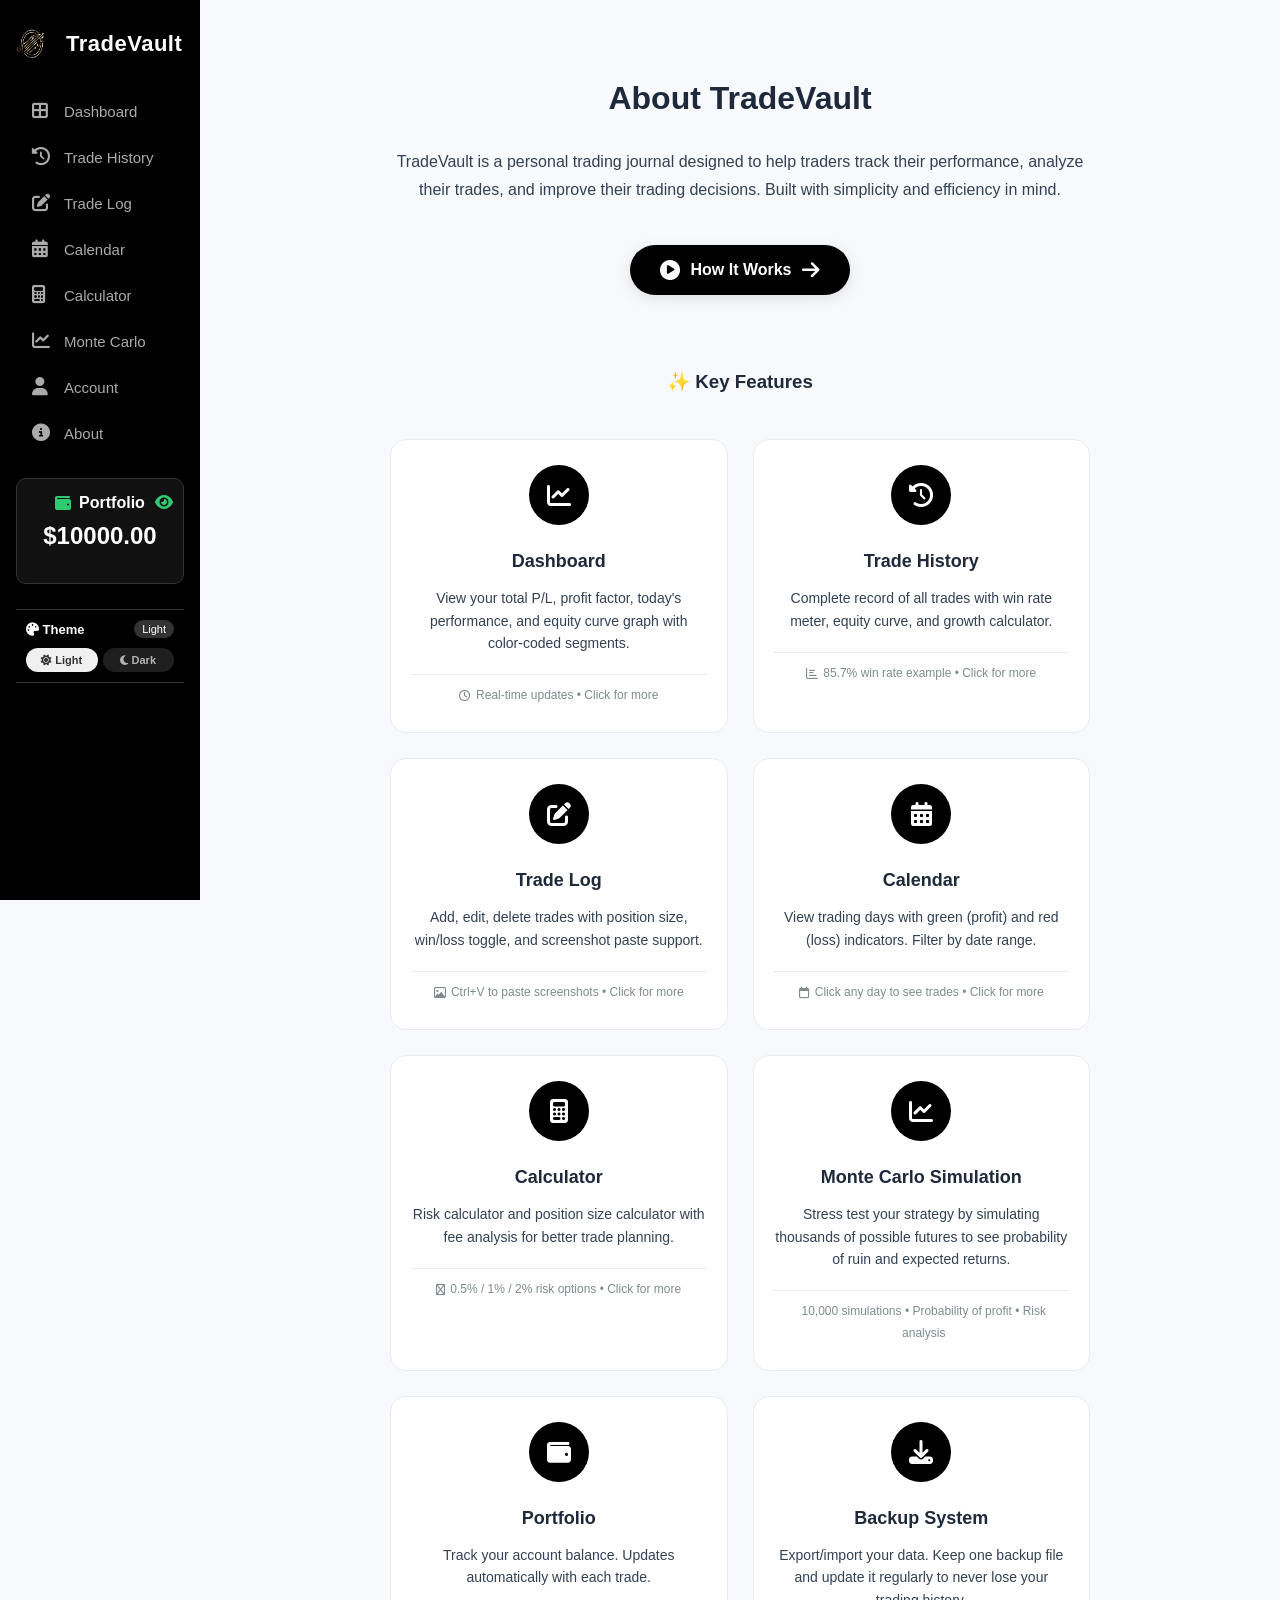
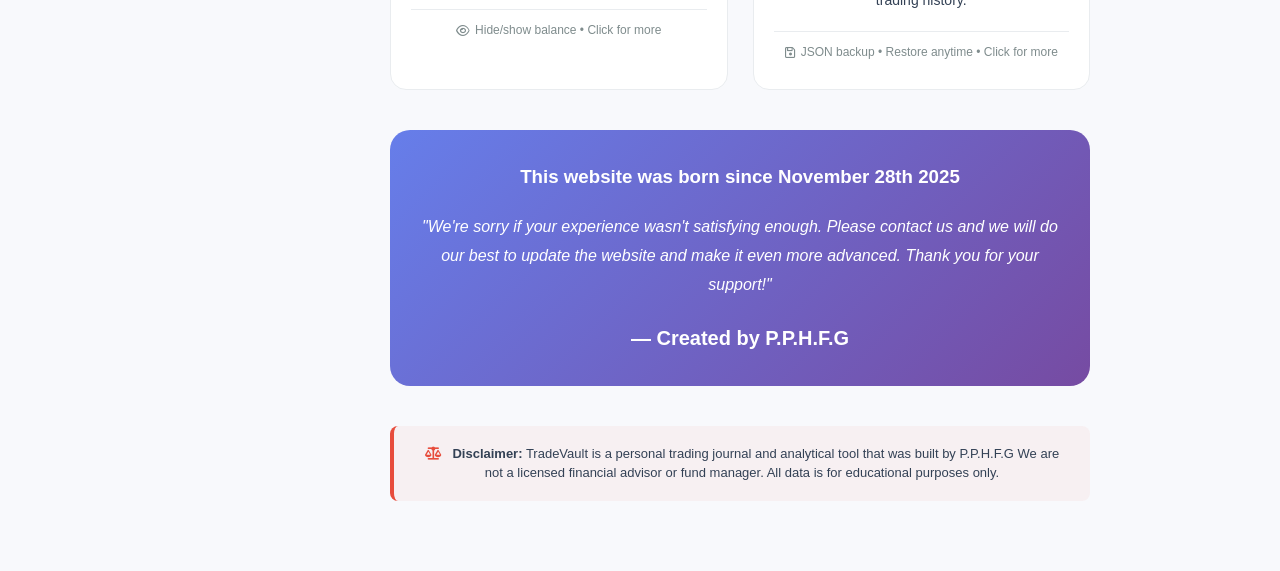
==== commit f96d5fe0: "Update about.html" ====
--- a/about.html
+++ b/about.html
@@ -359,14 +359,14 @@
       </p>
       
       <div class="signature">
-        — Created by P.P.H.F Group
+        — Created by P.P.H.F.G
       </div>
     </div>
         <!-- Legal Disclaimer -->
     <div class="disclaimer" style="margin: 40px 0 20px; padding: 18px 22px; background: rgba(231, 76, 60, 0.05); border-left: 4px solid #e74c3c; border-radius: 8px;">
       <p style="color: var(--text-secondary); font-size: 13px; margin: 0; line-height: 1.5;">
         <i class="fa-solid fa-scale-balanced" style="margin-right: 8px; color: #e74c3c;"></i>
-        <strong>Disclaimer:</strong> TradeVault is a personal trading journal and analytical tool. 
+        <strong>Disclaimer:</strong> TradeVault is a personal trading journal and analytical tool that was built by P.P.H.F.G
         We are not a licensed financial advisor or fund manager. All data is for educational purposes only.
       </p>
     </div>
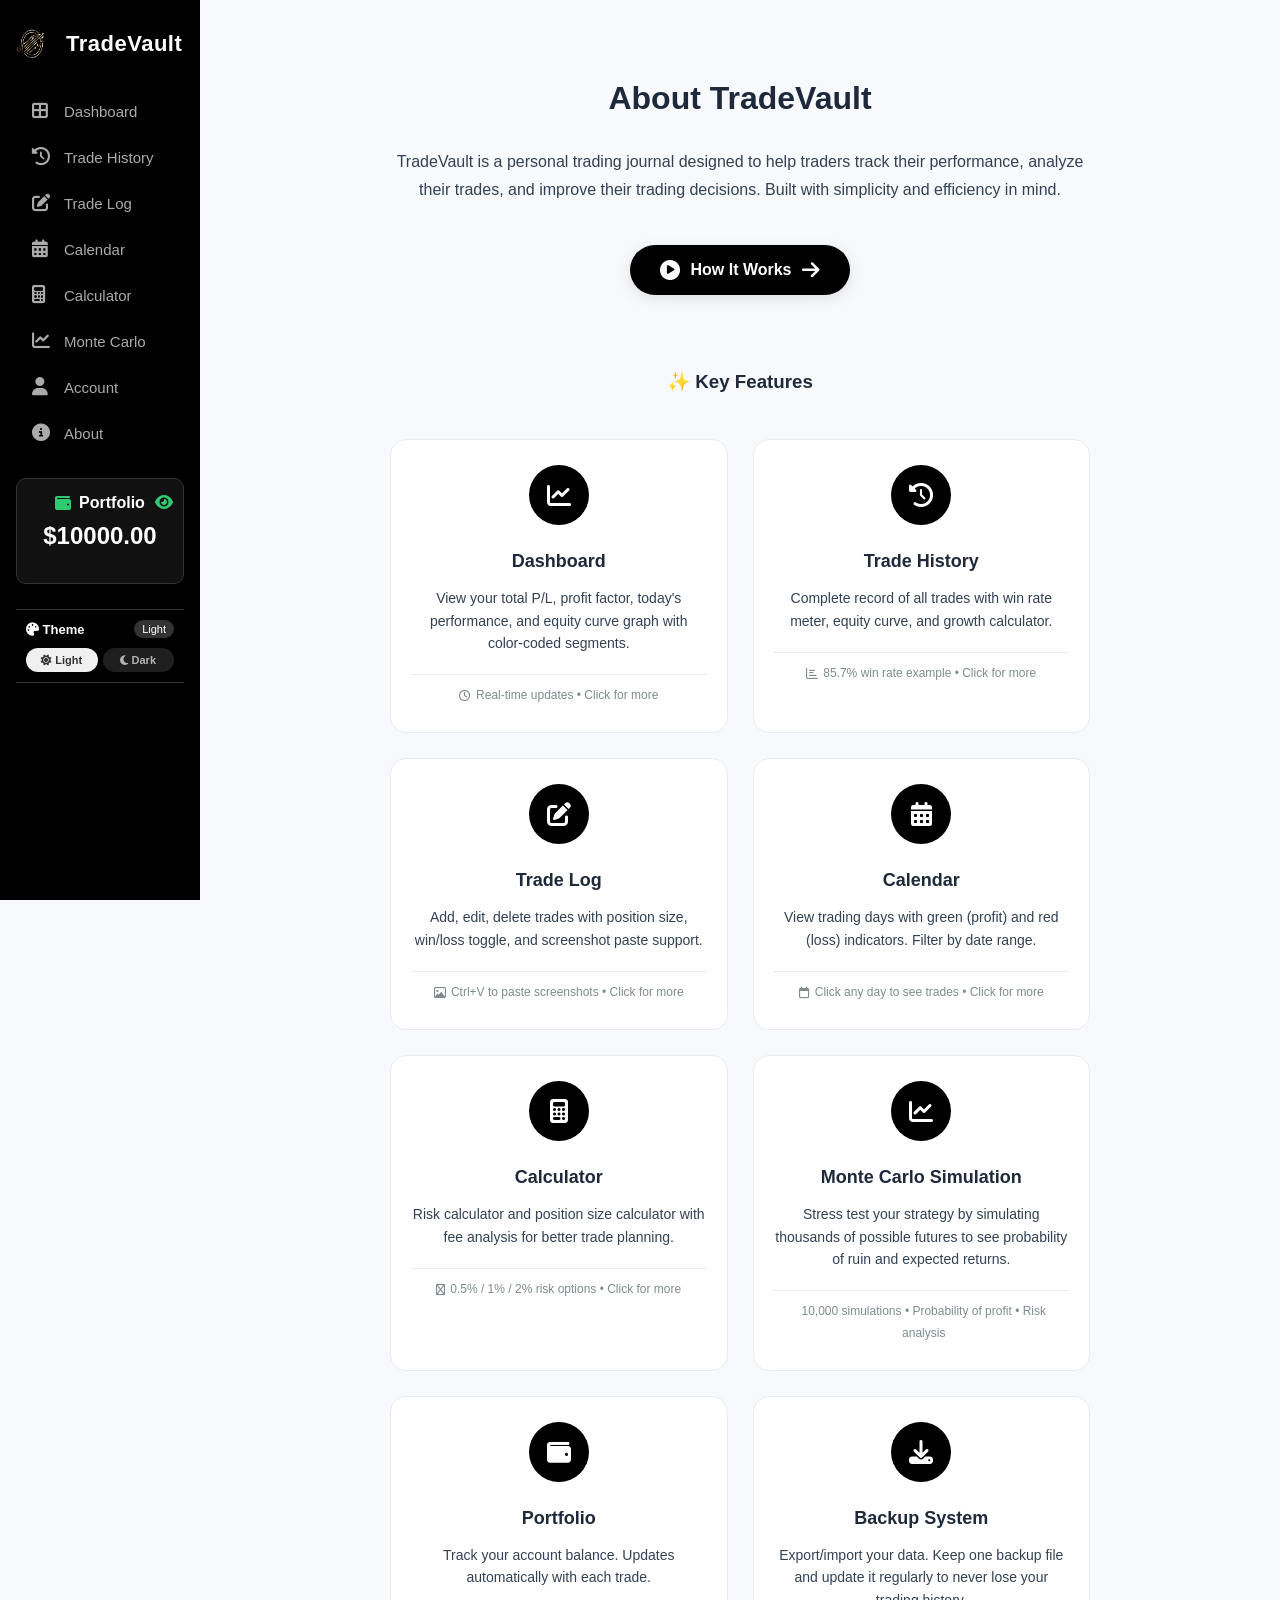
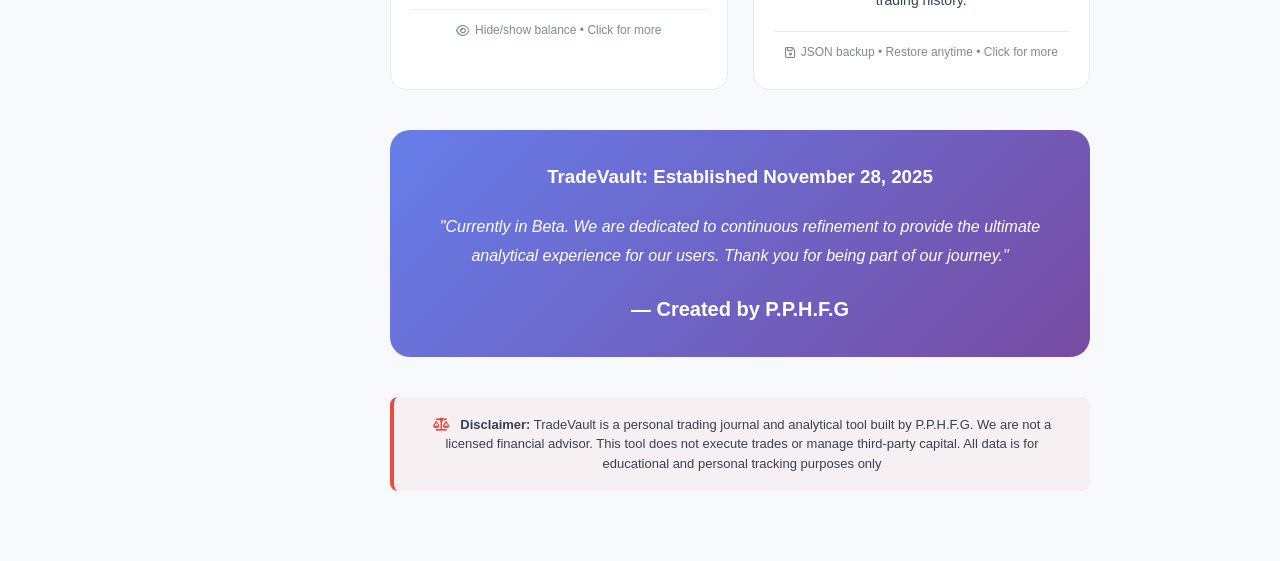
==== commit 633263f9: "Update about.html" ====
--- a/about.html
+++ b/about.html
@@ -351,11 +351,10 @@
     
     <!-- Credit Section -->
     <div class="credit">
-      <h3>This website was born since November 28th 2025</h3>
+      <h3>TradeVault: Established November 28, 2025</h3>
       
       <p class="contact-message">
-        "We're sorry if your experience wasn't satisfying enough. Please contact us and we will do our 
-        best to update the website and make it even more advanced. Thank you for your support!"
+        "Currently in Beta. We are dedicated to continuous refinement to provide the ultimate analytical experience for our users. Thank you for being part of our journey."
       </p>
       
       <div class="signature">
@@ -366,8 +365,8 @@
     <div class="disclaimer" style="margin: 40px 0 20px; padding: 18px 22px; background: rgba(231, 76, 60, 0.05); border-left: 4px solid #e74c3c; border-radius: 8px;">
       <p style="color: var(--text-secondary); font-size: 13px; margin: 0; line-height: 1.5;">
         <i class="fa-solid fa-scale-balanced" style="margin-right: 8px; color: #e74c3c;"></i>
-        <strong>Disclaimer:</strong> TradeVault is a personal trading journal and analytical tool that was built by P.P.H.F.G
-        We are not a licensed financial advisor or fund manager. All data is for educational purposes only.
+        <strong>Disclaimer:</strong> TradeVault is a personal trading journal and analytical tool built by P.P.H.F.G. We are not 
+        a licensed financial advisor. This tool does not execute trades or manage third-party capital. All data is for educational and personal tracking purposes only
       </p>
     </div>
   </div>
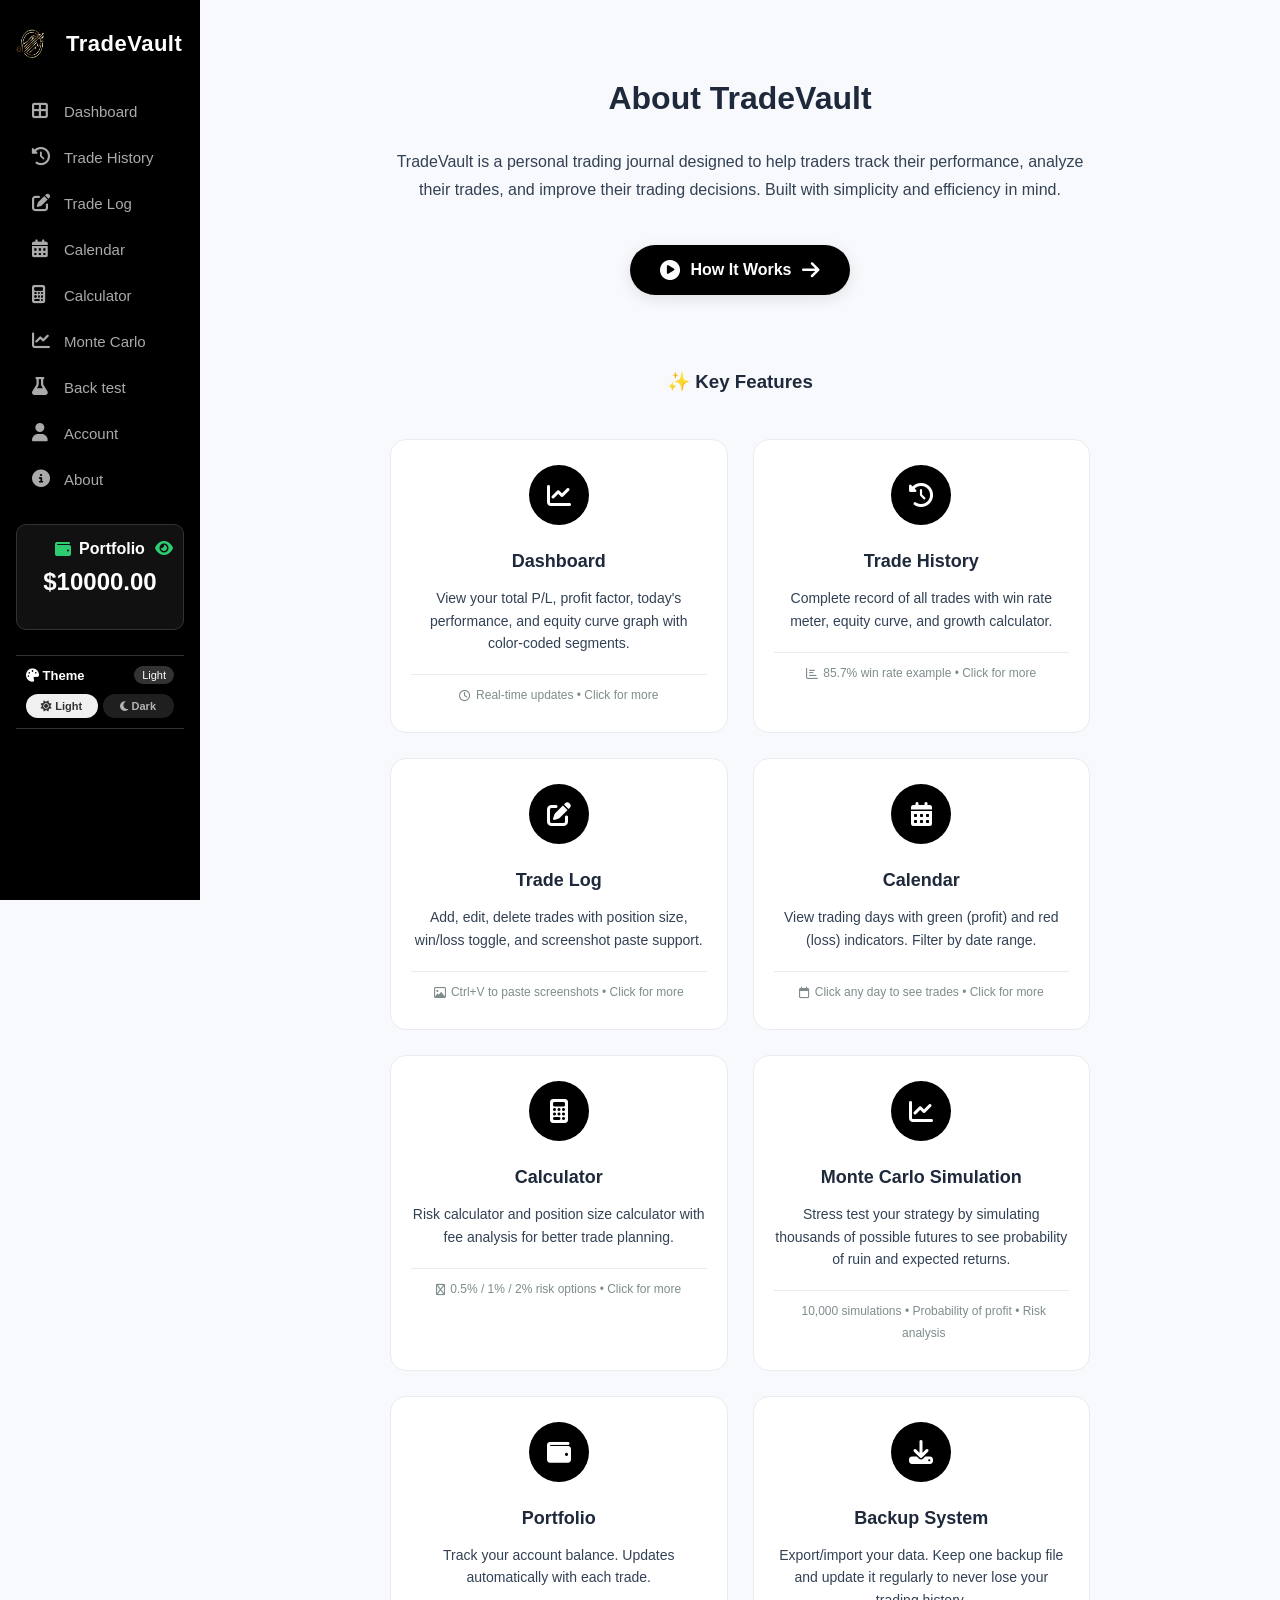
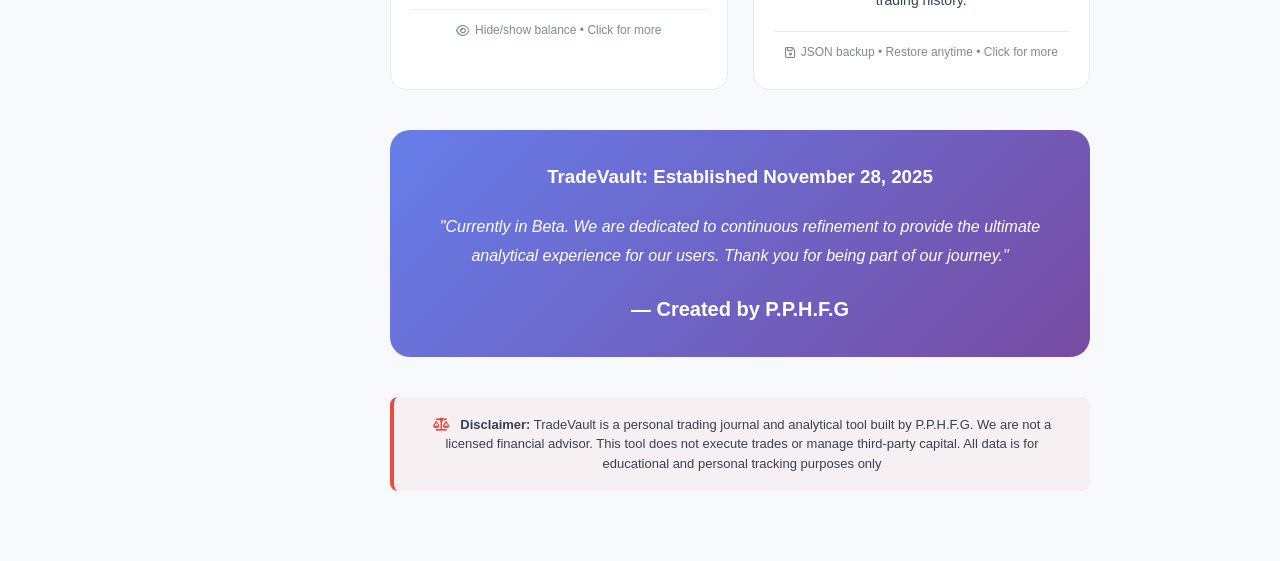
==== commit c4baf679: "Update about.html" ====
--- a/about.html
+++ b/about.html
@@ -189,6 +189,82 @@
     [data-theme="dark"] .guide-section {
       background: #2d2d2d;
     }
+    /* ========== PREVENT FLASH OF WHITE/BLACK ========== */
+.page-content {
+    transition: opacity 0.15s ease;
+}
+
+.content-panel {
+    display: none;
+    opacity: 0;
+    transition: opacity 0.2s ease;
+}
+
+.content-panel.active {
+    display: block;
+    opacity: 1;
+}
+
+/* Force immediate background colors */
+html, body {
+    background-color: var(--main-bg) !important;
+    transition: background-color 0.2s ease;
+}
+
+/* Prevent flash during tab switching */
+.trade-tab, .section-tab {
+    transition: all 0.2s ease;
+}
+
+/* Ensure modals don't cause flash */
+.modal.active {
+    display: flex !important;
+    animation: modalFadeIn 0.2s ease;
+}
+
+@keyframes modalFadeIn {
+    from {
+        opacity: 0;
+        backdrop-filter: blur(0px);
+    }
+    to {
+        opacity: 1;
+        backdrop-filter: blur(3px);
+    }
+}
+
+/* Fix for dark mode to light mode transition */
+[data-theme="light"] body,
+[data-theme="light"] .page-content,
+[data-theme="light"] .card,
+[data-theme="light"] .modal-content {
+    background-color: #f8f9fc !important;
+}
+
+[data-theme="dark"] body,
+[data-theme="dark"] .page-content,
+[data-theme="dark"] .card,
+[data-theme="dark"] .modal-content {
+    background-color: #0a0c0f !important;
+}
+
+/* Prevent content shift during tab switching */
+.active-trades-grid, .stats-grid, .charts-row {
+    will-change: contents;
+    transform: translateZ(0);
+    backface-visibility: hidden;
+}
+/* Smooth panel transitions */
+.content-panel {
+    display: none;
+    opacity: 0;
+    transition: opacity 0.2s ease-in-out;
+}
+
+.content-panel.active {
+    display: block;
+    opacity: 1;
+}
   </style>
 </head>
 <body>
@@ -229,6 +305,10 @@
     <i class="fa-solid fa-chart-line"></i>
     <span>Monte Carlo</span>
   </a>
+  <a href="backtest.html">
+  <i class="fa-solid fa-flask"></i>
+  <span>Back test</span>
+</a>
     <a href="account.html">
     <i class="fa-solid fa-user"></i>
     <span>Account</span>
@@ -943,42 +1023,50 @@
 </script>
 <!-- Theme Switcher Script - Optimized to prevent flash -->
 <script>
+// Theme Switcher Script - NO FLASH VERSION
 (function() {
-    // IMPORTANT: Apply theme SYNCHRONOUSLY before DOM loads
+    // Apply theme IMMEDIATELY before any rendering
     const savedTheme = localStorage.getItem('theme') || 'light';
-    
-    // Apply to html element immediately
     document.documentElement.setAttribute('data-theme', savedTheme);
     
-    // Force body background color immediately
-    if (savedTheme === 'dark') {
-        document.body.style.backgroundColor = '#0a0c0f';
-    } else {
-        document.body.style.backgroundColor = '#f8f9fc';
-    }
-    
-    // Wait for DOM to be ready for the rest
+    // Set body background without transition
+    document.body.style.backgroundColor = savedTheme === 'dark' ? '#0a0c0f' : '#f8f9fc';
+    
+    // Add a class to prevent transition flashes
+    document.documentElement.classList.add('theme-transition-ready');
+    
     document.addEventListener('DOMContentLoaded', function() {
         const themeIndicator = document.getElementById('currentTheme');
         const lightBtn = document.getElementById('themeLightBtn');
         const darkBtn = document.getElementById('themeDarkBtn');
         
         function setTheme(theme) {
+            // Remove any existing transition classes
+            document.documentElement.classList.remove('theme-transition-ready');
+            
+            // Apply theme
             document.documentElement.setAttribute('data-theme', theme);
             localStorage.setItem('theme', theme);
             
-            // Update body background immediately
-            if (theme === 'dark') {
-                document.body.style.backgroundColor = '#0a0c0f';
-            } else {
-                document.body.style.backgroundColor = '#f8f9fc';
-            }
+            // Update body background
+            document.body.style.backgroundColor = theme === 'dark' ? '#0a0c0f' : '#f8f9fc';
             
-            if (themeIndicator) {
-                themeIndicator.textContent = theme === 'light' ? 'Light' : 'Dark';
-            }
+            // Update button states
+            if (themeIndicator) themeIndicator.textContent = theme === 'light' ? 'Light' : 'Dark';
             if (lightBtn) lightBtn.style.opacity = theme === 'light' ? '1' : '0.7';
             if (darkBtn) darkBtn.style.opacity = theme === 'dark' ? '1' : '0.7';
+            
+            // Force repaint
+            document.body.offsetHeight;
+            
+            // Re-add transition class
+            setTimeout(() => {
+                document.documentElement.classList.add('theme-transition-ready');
+            }, 10);
+            
+            // Refresh charts if they exist
+            if (typeof updateChartTheme === 'function') updateChartTheme();
+            if (typeof createEquityChart === 'function') createEquityChart();
         }
         
         if (lightBtn) {
@@ -990,6 +1078,9 @@
             darkBtn.addEventListener('click', () => setTheme('dark'));
             darkBtn.style.opacity = savedTheme === 'dark' ? '1' : '0.7';
         }
+        
+        // Set initial button states
+        if (themeIndicator) themeIndicator.textContent = savedTheme === 'light' ? 'Light' : 'Dark';
     });
 })();
 </script>
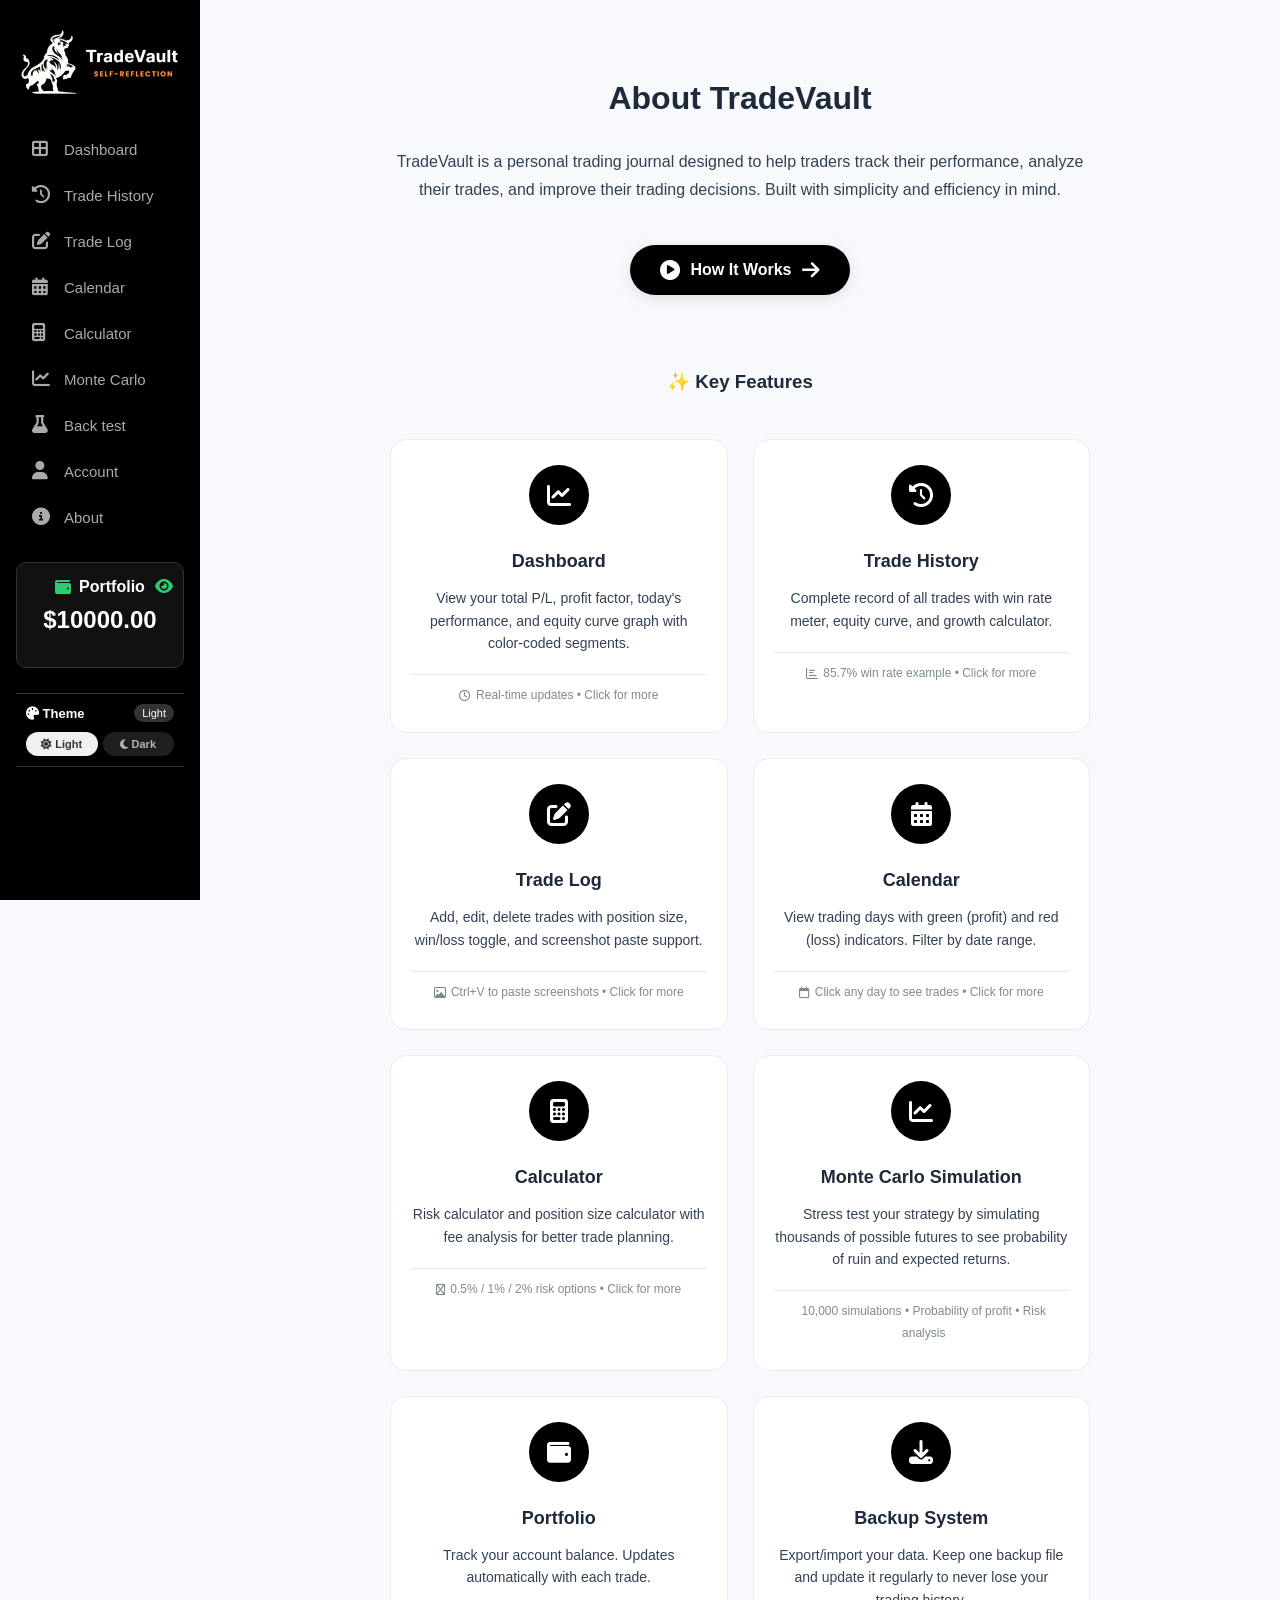
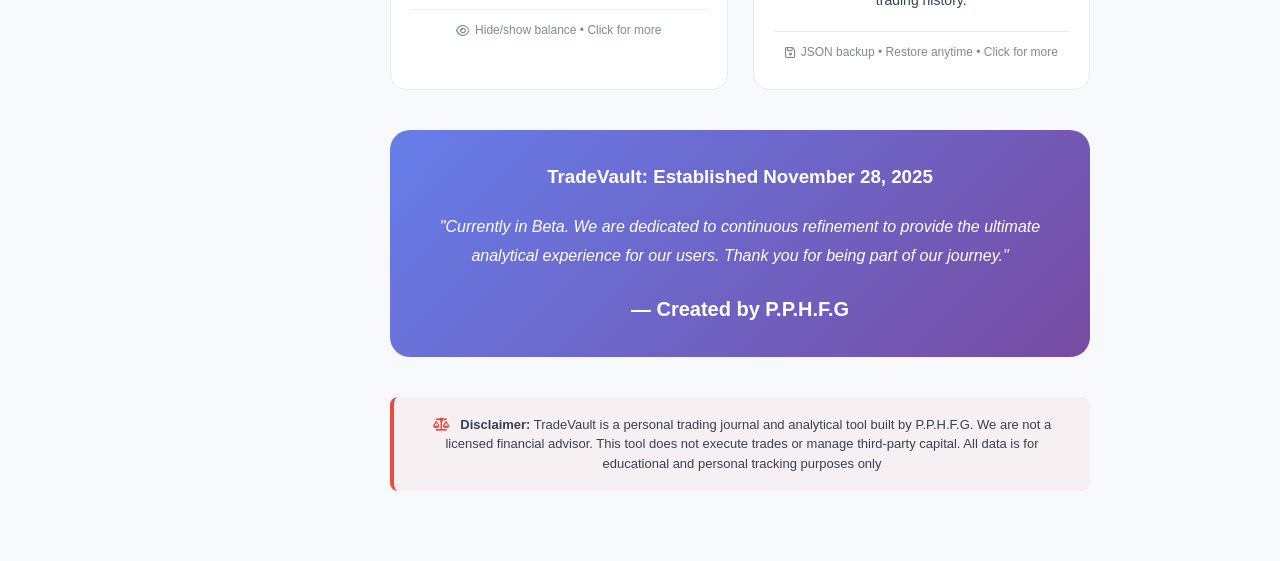
==== commit 7f160cdc: "Update about.html" ====
--- a/about.html
+++ b/about.html
@@ -6,7 +6,7 @@
   <title>TradeVault - About</title>
   <link rel="stylesheet" href="style.css">
   <link rel="stylesheet" href="https://cdnjs.cloudflare.com/ajax/libs/font-awesome/6.5.0/css/all.min.css">
-  <link rel="icon" type="image/png" href="logo.png">
+  <link rel="icon" type="image/png" href="logo4.png">
   <style>
     .how-it-works-btn {
       background: #000;
@@ -274,11 +274,10 @@
   <i class="fa-solid fa-bars"></i>
 </button>
 
-<aside class="sidebar">
-  <div style="display: flex; align-items: center; gap: 10px; margin-bottom: 30px;">
-    <img src="logo.png" alt="TradeVault Logo" style="width: 32px; height: 32px; border-radius: 8px;">
-    <h2 style="margin: 0; color: white;">TradeVault</h2>
-  </div>
+  <aside class="sidebar">
+    <div style="display: flex; align-items: center; gap: 10px; margin-bottom: 30px;">
+      <img src="logo4.png" alt="TradeVault Logo" style="width: 180px; height: 70px; border-radius: 50px;">
+    </div>
   
 <!-- Sidebar links -->
 <a href="index.html">
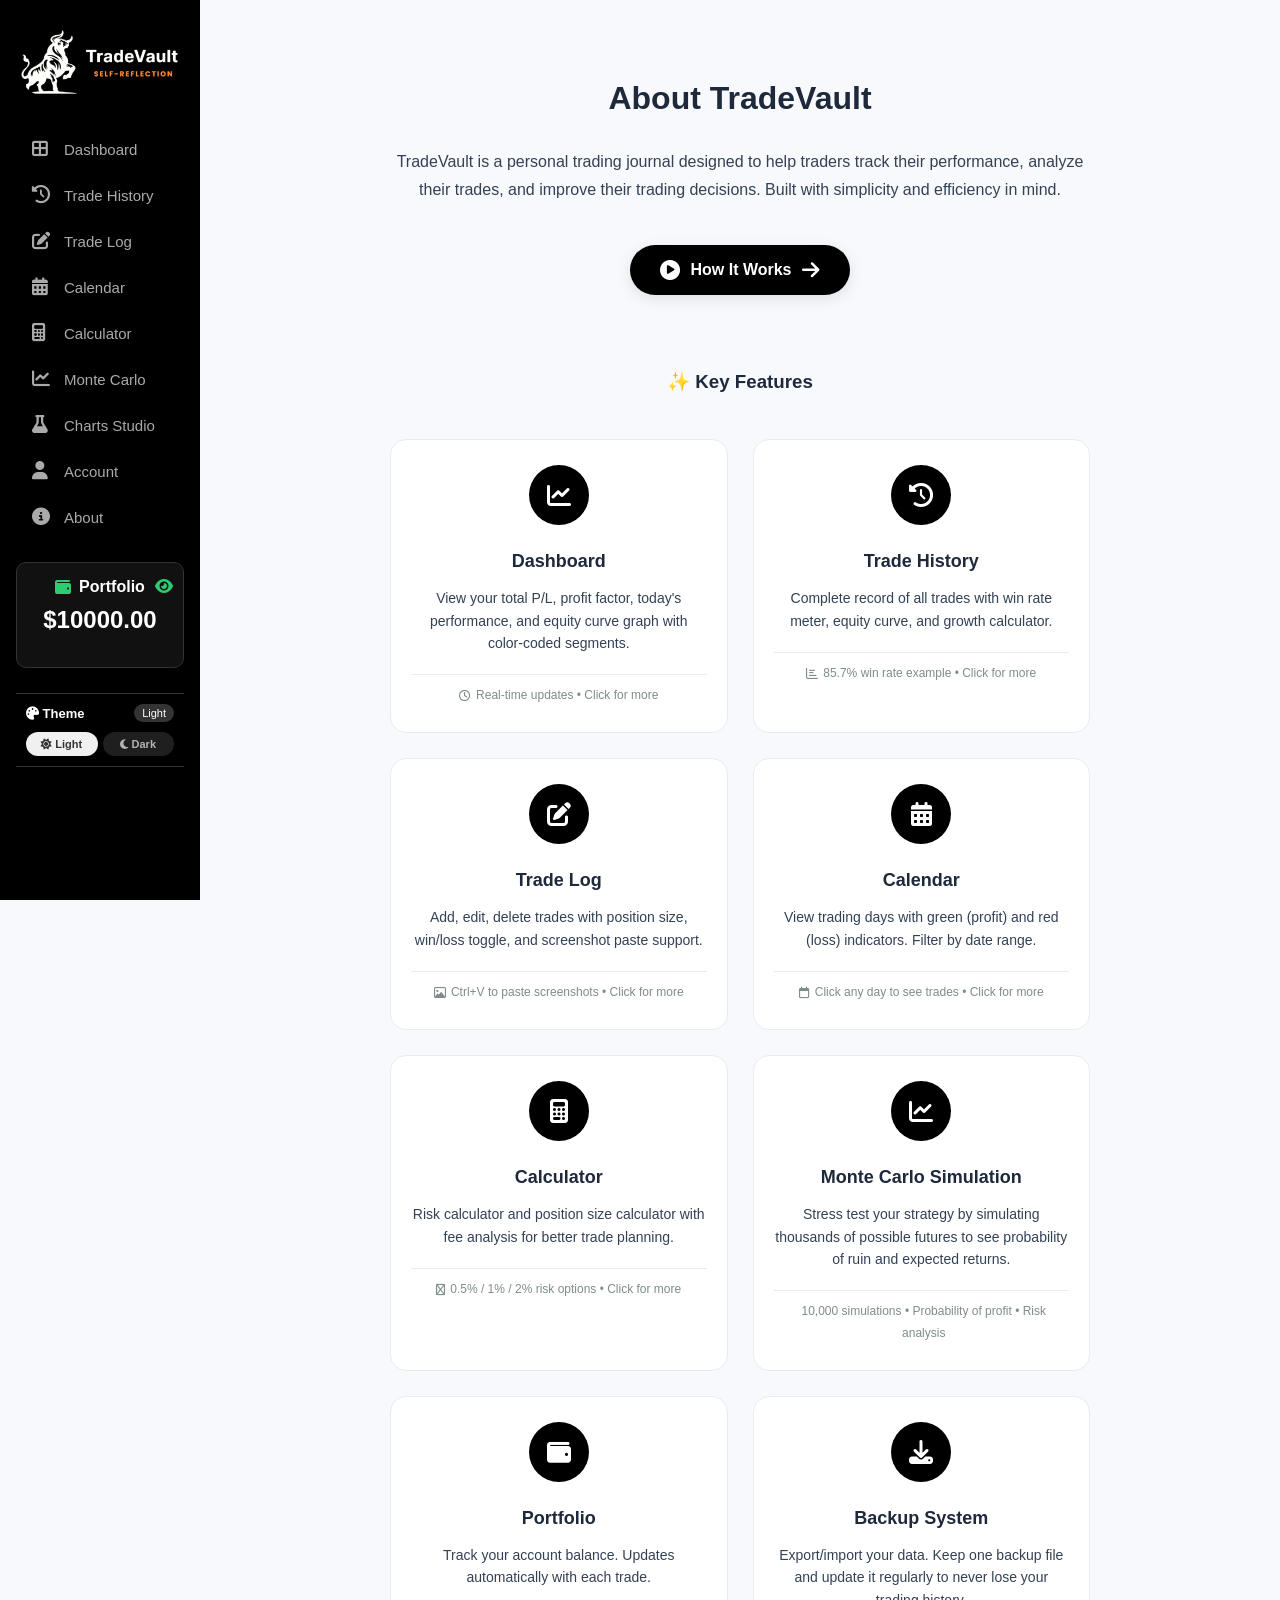
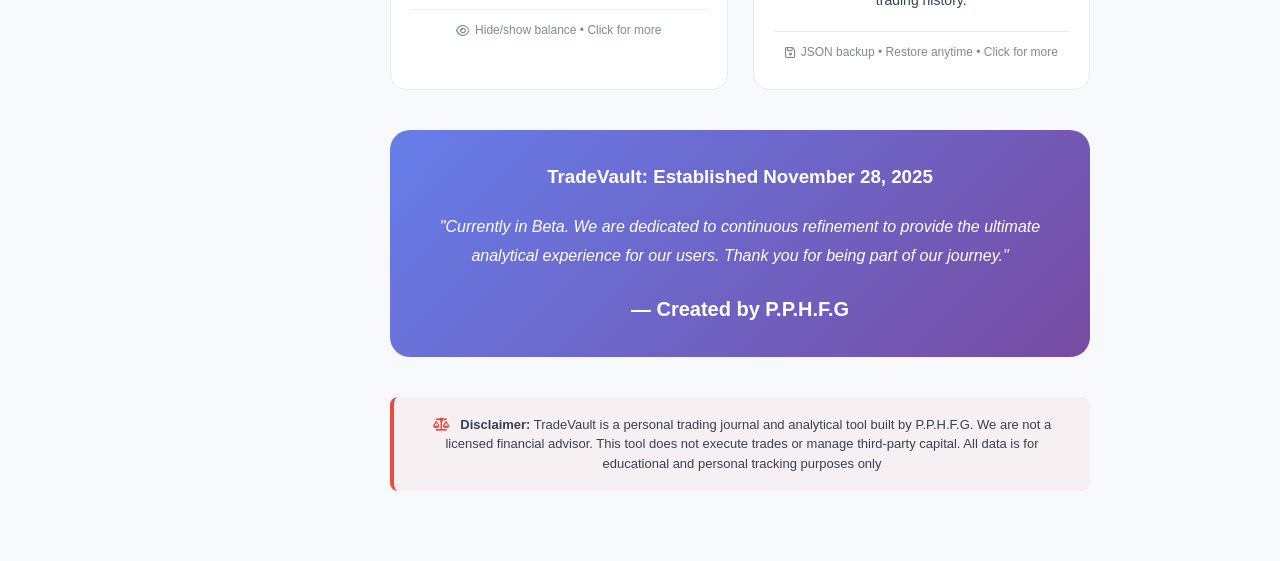
==== commit 426cf84f: "Update about.html" ====
--- a/about.html
+++ b/about.html
@@ -6,7 +6,7 @@
   <title>TradeVault - About</title>
   <link rel="stylesheet" href="style.css">
   <link rel="stylesheet" href="https://cdnjs.cloudflare.com/ajax/libs/font-awesome/6.5.0/css/all.min.css">
-  <link rel="icon" type="image/png" href="logo4.png">
+  <link rel="icon" type="image/png" href="logo2.png">
   <style>
     .how-it-works-btn {
       background: #000;
@@ -306,7 +306,7 @@
   </a>
   <a href="backtest.html">
   <i class="fa-solid fa-flask"></i>
-  <span>Back test</span>
+  <span>Charts Studio</span>
 </a>
     <a href="account.html">
     <i class="fa-solid fa-user"></i>
